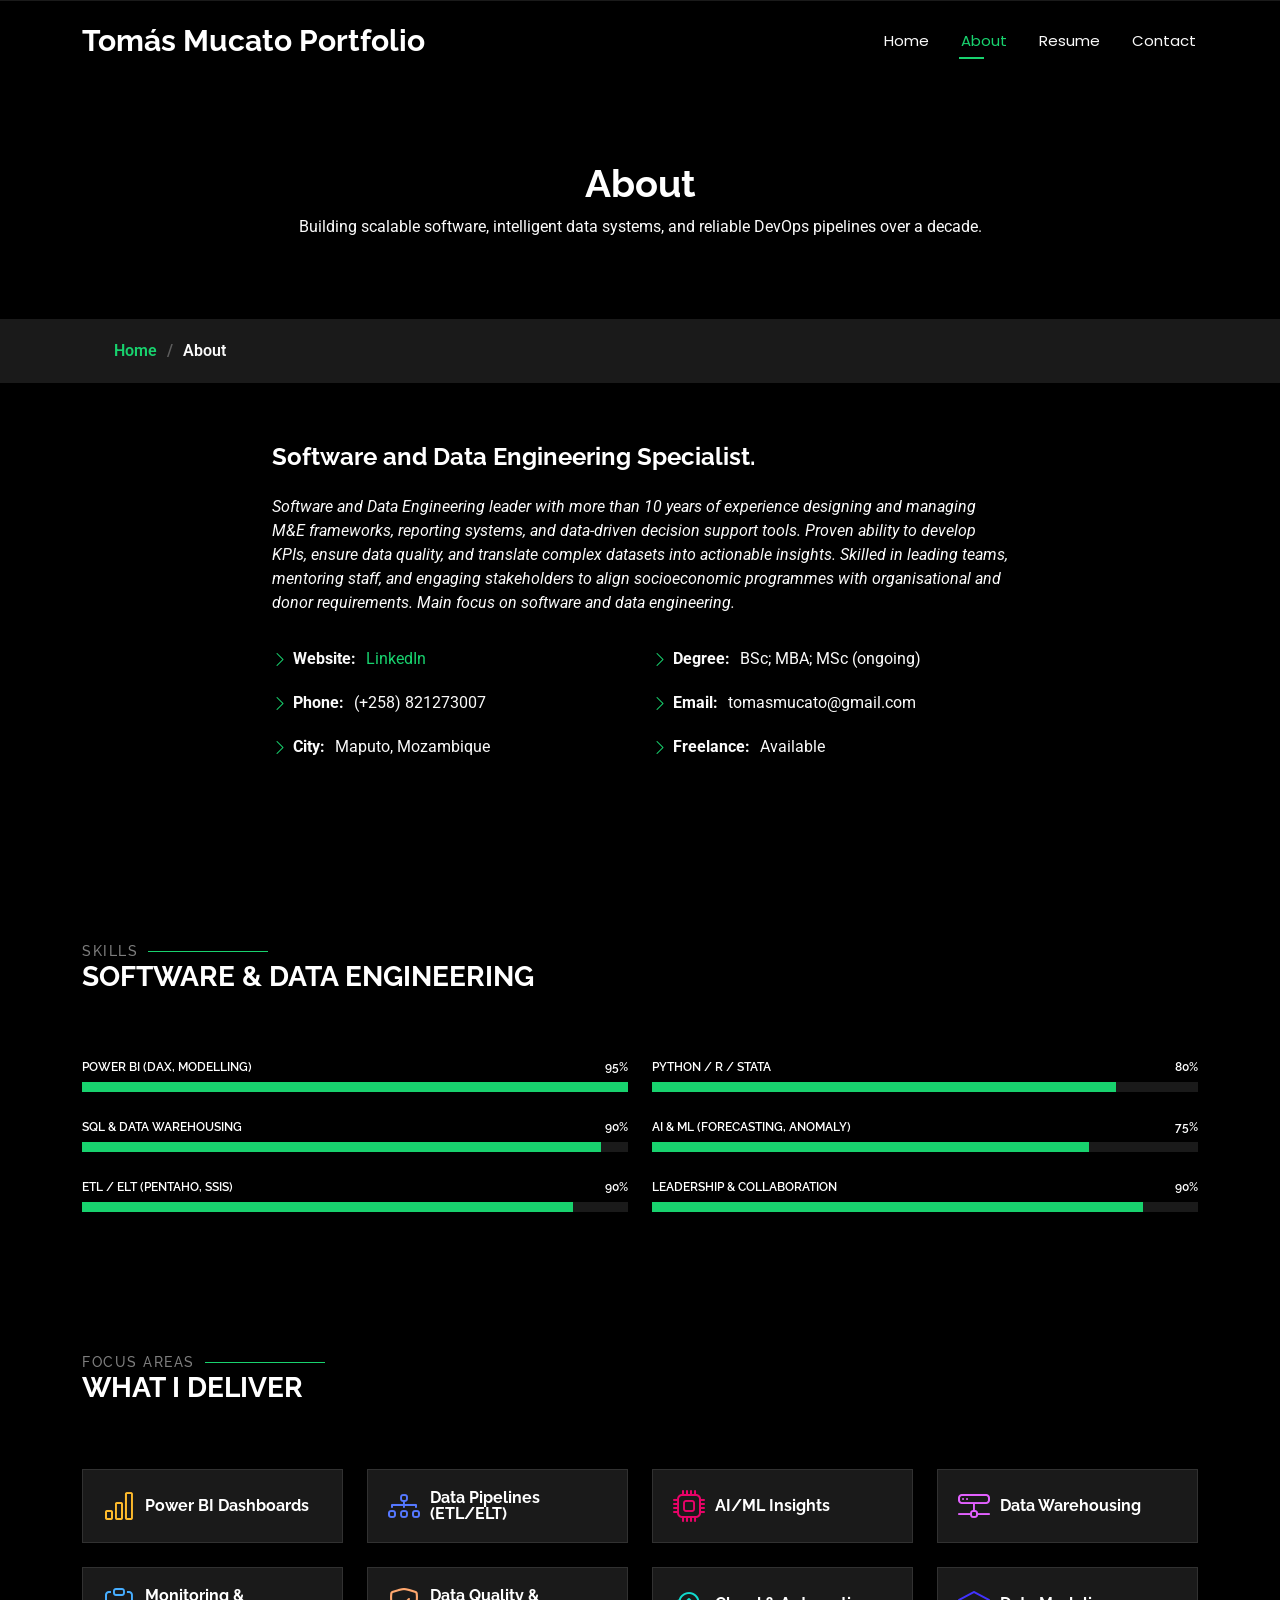
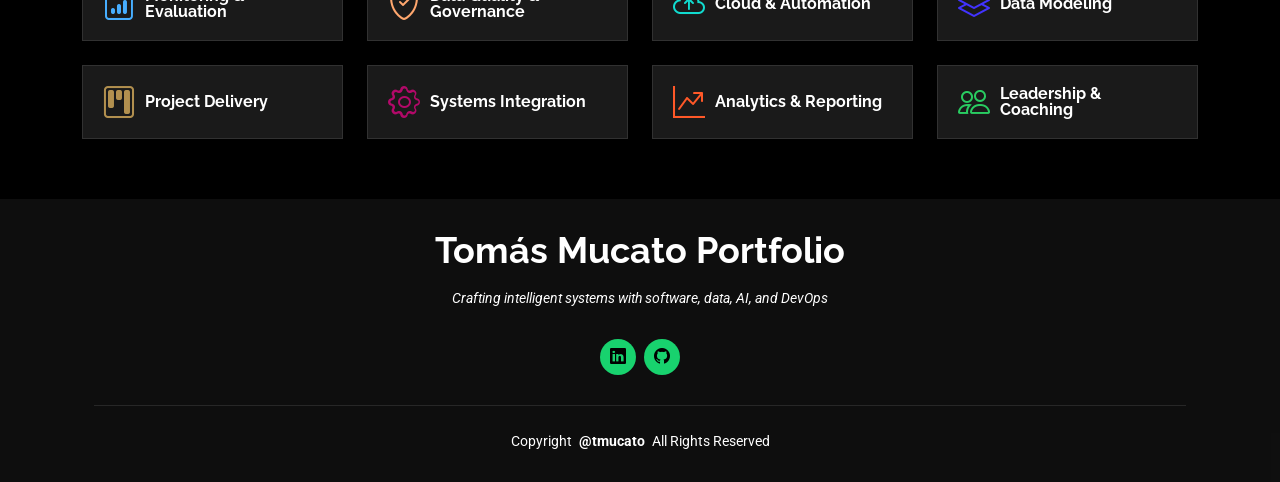
==== about.html @ 00f60d34 "firtcommit tmucato portifolio" ====
<!DOCTYPE html>
<html lang="en">

<head>
  <meta charset="utf-8">
  <meta content="width=device-width, initial-scale=1.0" name="viewport">
  <title>About - Tomás Mucato Portfolio</title>
  <meta name="description" content="">
  <meta name="keywords" content="">

  <!-- Favicons -->
  <link href="assets/img/favicon.png" rel="icon">
  <link href="assets/img/apple-touch-icon.png" rel="apple-touch-icon">

  <!-- Fonts -->
  <link href="https://fonts.googleapis.com" rel="preconnect">
  <link href="https://fonts.gstatic.com" rel="preconnect" crossorigin>
  <link href="https://fonts.googleapis.com/css2?family=Roboto:ital,wght@0,100;0,300;0,400;0,500;0,700;0,900;1,100;1,300;1,400;1,500;1,700;1,900&family=Poppins:ital,wght@0,100;0,200;0,300;0,400;0,500;0,600;0,700;0,800;0,900;1,100;1,200;1,300;1,400;1,500;1,600;1,700;1,800;1,900&family=Raleway:ital,wght@0,100;0,200;0,300;0,400;0,500;0,600;0,700;0,800;0,900;1,100;1,200;1,300;1,400;1,500;1,600;1,700;1,800;1,900&display=swap" rel="stylesheet">

  <!-- Vendor CSS Files -->
  <link href="assets/vendor/bootstrap/css/bootstrap.min.css" rel="stylesheet">
  <link href="assets/vendor/bootstrap-icons/bootstrap-icons.css" rel="stylesheet">
  <link href="assets/vendor/aos/aos.css" rel="stylesheet">
  <link href="assets/vendor/swiper/swiper-bundle.min.css" rel="stylesheet">
  <link href="assets/vendor/glightbox/css/glightbox.min.css" rel="stylesheet">

  <!-- Main CSS File -->
  <link href="assets/css/main.css" rel="stylesheet">

</head>

<body class="about-page">

  <header id="header" class="header d-flex align-items-center fixed-top">
    <div class="container-fluid container-xl position-relative d-flex align-items-center justify-content-between">

      <a href="index.html" class="logo d-flex align-items-center">
        <!-- Uncomment the line below if you also wish to use an image logo -->
        <!-- <img src="assets/img/logo.webp" alt=""> -->
        <h1 class="sitename">Tomás Mucato Portfolio</h1>
      </a>

      <nav id="navmenu" class="navmenu">
        <ul>
          <li><a href="index.html">Home</a></li>
          <li><a href="about.html" class="active">About</a></li>
          <li><a href="resume.html">Resume</a></li>
          
          <li><a href="contact.html">Contact</a></li>
        </ul>
        <i class="mobile-nav-toggle d-xl-none bi bi-list"></i>
      </nav>

    </div>
  </header>

  <main class="main">

    <!-- Page Title -->
    <div class="page-title" data-aos="fade">
      <div class="heading">
        <div class="container">
          <div class="row d-flex justify-content-center text-center">
            <div class="col-lg-8">
              <h1>About</h1>
              <p class="mb-0">Building scalable software, intelligent data systems, and reliable DevOps pipelines over a decade.</p>
            </div>
          </div>
        </div>
      </div>
      <nav class="breadcrumbs">
        <div class="container">
          <ol>
            <li><a href="index.html">Home</a></li>
            <li class="current">About</li>
          </ol>
        </div>
      </nav>
    </div><!-- End Page Title -->

    <!-- About Section -->
    <section id="about" class="about section">  

      <div class="container" data-aos="fade-up" data-aos-delay="100">

        <div class="row gy-4 justify-content-center">
         
          <div class="col-lg-8 content">
            <h2>Software and Data Engineering Specialist.</h2>
            <p class="fst-italic py-3">
              Software and Data Engineering leader with more than 10 years of experience designing and managing M&amp;E frameworks,
              reporting systems, and data-driven decision support tools. Proven ability to develop KPIs, ensure data quality,
              and translate complex datasets into actionable insights. Skilled in leading teams, mentoring staff, and engaging
              stakeholders to align socioeconomic programmes with organisational and donor requirements. Main focus on software and data engineering.
            </p>
            <div class="row">
              <div class="col-lg-6">
                <ul>
                                   <li><i class="bi bi-chevron-right"></i> <strong>Website:</strong> <span> <a href="linkedin.com/in/tomas-mucato-898075a0">LinkedIn</a></span></li>
                  <li><i class="bi bi-chevron-right"></i> <strong>Phone:</strong> <span>(+258) 821273007</span></li>
                  <li><i class="bi bi-chevron-right"></i> <strong>City:</strong> <span>Maputo, Mozambique</span></li>
                </ul>
              </div>
              <div class="col-lg-6">
                <ul>
              
                  <li><i class="bi bi-chevron-right"></i> <strong>Degree:</strong> <span>BSc; MBA; MSc (ongoing)</span></li>
                  <li><i class="bi bi-chevron-right"></i> <strong>Email:</strong> <span>tomasmucato@gmail.com</span></li>
                  <li><i class="bi bi-chevron-right"></i> <strong>Freelance:</strong> <span>Available</span></li>
                </ul>
              </div>
            </div>
            <p class="py-3">
            </p>
          </div>
        </div>

      </div>

    </section><!-- /About Section -->

    <!-- Stats Section -->

    <!-- Skills Section -->
    <section id="skills" class="skills section">

      <!-- Section Title -->
      <div class="container section-title" data-aos="fade-up">
        <h2>Skills</h2>
        <div><span>Software &amp;</span> <span class="description-title">Data Engineering</span></div>
      </div><!-- End Section Title -->

      <div class="container" data-aos="fade-up" data-aos-delay="100">

        <div class="row skills-content skills-animation">

          <div class="col-lg-6">

            <div class="progress">
              <span class="skill"><span>Power BI (DAX, Modelling)</span> <i class="val">95%</i></span>
              <div class="progress-bar-wrap">
                <div class="progress-bar" role="progressbar" aria-valuenow="100" aria-valuemin="0" aria-valuemax="100"></div>
              </div>
            </div><!-- End Skills Item -->

            <div class="progress">
              <span class="skill"><span>SQL &amp; Data Warehousing</span> <i class="val">90%</i></span>
              <div class="progress-bar-wrap">
                <div class="progress-bar" role="progressbar" aria-valuenow="95" aria-valuemin="0" aria-valuemax="100"></div>
              </div>
            </div><!-- End Skills Item -->

            <div class="progress">
              <span class="skill"><span>ETL / ELT (Pentaho, SSIS)</span> <i class="val">90%</i></span>
              <div class="progress-bar-wrap">
                <div class="progress-bar" role="progressbar" aria-valuenow="90" aria-valuemin="0" aria-valuemax="100"></div>
              </div>
            </div><!-- End Skills Item -->

          </div>

          <div class="col-lg-6">

            <div class="progress">
              <span class="skill"><span>Python / R / Stata</span> <i class="val">80%</i></span>
              <div class="progress-bar-wrap">
                <div class="progress-bar" role="progressbar" aria-valuenow="85" aria-valuemin="0" aria-valuemax="100"></div>
              </div>
            </div><!-- End Skills Item -->

            <div class="progress">
              <span class="skill"><span>AI &amp; ML (Forecasting, Anomaly)</span> <i class="val">75%</i></span>
              <div class="progress-bar-wrap">
                <div class="progress-bar" role="progressbar" aria-valuenow="80" aria-valuemin="0" aria-valuemax="100"></div>
              </div>
            </div><!-- End Skills Item -->

            <div class="progress">
              <span class="skill"><span>Leadership &amp; Collaboration</span> <i class="val">90%</i></span>
              <div class="progress-bar-wrap">
                <div class="progress-bar" role="progressbar" aria-valuenow="90" aria-valuemin="0" aria-valuemax="100"></div>
              </div>
            </div><!-- End Skills Item -->

          </div>

        </div>

      </div>

    </section><!-- /Skills Section -->

    <!-- Interests Section -->
    <section id="interests" class="interests section">

      <!-- Section Title -->
      <div class="container section-title" data-aos="fade-up">
        <h2>Focus Areas</h2>
        <div><span>What</span> <span class="description-title">I Deliver</span></div>
      </div><!-- End Section Title -->

      <div class="container">

        <div class="row gy-4">

          <div class="col-lg-3 col-md-4" data-aos="fade-up" data-aos-delay="100">
            <div class="features-item">
              <i class="bi bi-bar-chart" style="color: #ffbb2c;"></i>
              <h3><a href="" class="stretched-link">Power BI Dashboards</a></h3>
            </div>
          </div><!-- End Feature Item -->

          <div class="col-lg-3 col-md-4" data-aos="fade-up" data-aos-delay="200">
            <div class="features-item">
              <i class="bi bi-diagram-3" style="color: #5578ff;"></i>
              <h3><a href="" class="stretched-link">Data Pipelines (ETL/ELT)</a></h3>
            </div>
          </div><!-- End Feature Item -->

          <div class="col-lg-3 col-md-4" data-aos="fade-up" data-aos-delay="300">
            <div class="features-item">
              <i class="bi bi-cpu" style="color: #e80368;"></i>
              <h3><a href="" class="stretched-link">AI/ML Insights</a></h3>
            </div>
          </div><!-- End Feature Item -->

          <div class="col-lg-3 col-md-4" data-aos="fade-up" data-aos-delay="400">
            <div class="features-item">
              <i class="bi bi-hdd-network" style="color: #e361ff;"></i>
              <h3><a href="" class="stretched-link">Data Warehousing</a></h3>
            </div>
          </div><!-- End Feature Item -->

          <div class="col-lg-3 col-md-4" data-aos="fade-up" data-aos-delay="500">
            <div class="features-item">
              <i class="bi bi-clipboard-data" style="color: #47aeff;"></i>
              <h3><a href="" class="stretched-link">Monitoring &amp; Evaluation</a></h3>
            </div>
          </div><!-- End Feature Item -->

          <div class="col-lg-3 col-md-4" data-aos="fade-up" data-aos-delay="600">
            <div class="features-item">
              <i class="bi bi-shield-check" style="color: #ffa76e;"></i>
              <h3><a href="" class="stretched-link">Data Quality &amp; Governance</a></h3>
            </div>
          </div><!-- End Feature Item -->

          <div class="col-lg-3 col-md-4" data-aos="fade-up" data-aos-delay="700">
            <div class="features-item">
              <i class="bi bi-cloud-arrow-up" style="color: #11dbcf;"></i>
              <h3><a href="" class="stretched-link">Cloud &amp; Automation</a></h3>
            </div>
          </div><!-- End Feature Item -->

          <div class="col-lg-3 col-md-4" data-aos="fade-up" data-aos-delay="800">
            <div class="features-item">
              <i class="bi bi-layers" style="color: #4233ff;"></i>
              <h3><a href="" class="stretched-link">Data Modeling</a></h3>
            </div>
          </div><!-- End Feature Item -->

          <div class="col-lg-3 col-md-4" data-aos="fade-up" data-aos-delay="900">
            <div class="features-item">
              <i class="bi bi-kanban" style="color: #b2904f;"></i>
              <h3><a href="" class="stretched-link">Project Delivery</a></h3>
            </div>
          </div><!-- End Feature Item -->

          <div class="col-lg-3 col-md-4" data-aos="fade-up" data-aos-delay="1000">
              <div class="features-item">
                <i class="bi bi-gear" style="color: #b20969;"></i>
                <h3><a href="" class="stretched-link">Systems Integration</a></h3>
              </div>
          </div><!-- End Feature Item -->

          <div class="col-lg-3 col-md-4" data-aos="fade-up" data-aos-delay="1100">
            <div class="features-item">
              <i class="bi bi-graph-up-arrow" style="color: #ff5828;"></i>
              <h3><a href="" class="stretched-link">Analytics &amp; Reporting</a></h3>
            </div>
          </div><!-- End Feature Item -->

          <div class="col-lg-3 col-md-4" data-aos="fade-up" data-aos-delay="1200">
            <div class="features-item">
              <i class="bi bi-people" style="color: #29cc61;"></i>
              <h3><a href="" class="stretched-link">Leadership &amp; Coaching</a></h3>
            </div>
          </div><!-- End Feature Item -->

        </div>

      </div>

    </section><!-- /Interests Section -->

  
  </main>

  <footer id="footer" class="footer dark-background">
    <div class="container">
      <h3 class="sitename">Tomás Mucato Portfolio</h3>
      <p>Crafting intelligent systems with software, data, AI, and DevOps</p>
      <div class="social-links d-flex justify-content-center">
        <a href="https://www.linkedin.com/in/tomas-mucato-898075a0/"><i class="bi bi-linkedin"></i></a>
        <a href="https://github.com/tmucato"><i class="bi bi-github"></i></a>
      </div>
      <div class="container">
        <div class="copyright">
          <span>Copyright</span> <strong class="px-1 sitename">@tmucato</strong> <span>All Rights Reserved</span>
        </div>
      </div>
    </div>
  </footer>

  <!-- Scroll Top -->
  <a href="#" id="scroll-top" class="scroll-top d-flex align-items-center justify-content-center"><i class="bi bi-arrow-up-short"></i></a>

  <!-- Preloader -->
  <div id="preloader"></div>

  <!-- Vendor JS Files -->
  <script src="assets/vendor/bootstrap/js/bootstrap.bundle.min.js"></script>
  <script src="assets/vendor/php-email-form/validate.js"></script>
  <script src="assets/vendor/aos/aos.js"></script>
  <script src="assets/vendor/typed.js/typed.umd.js"></script>
  <script src="assets/vendor/purecounter/purecounter_vanilla.js"></script>
  <script src="assets/vendor/waypoints/noframework.waypoints.js"></script>
  <script src="assets/vendor/swiper/swiper-bundle.min.js"></script>
  <script src="assets/vendor/glightbox/js/glightbox.min.js"></script>
  <script src="assets/vendor/imagesloaded/imagesloaded.pkgd.min.js"></script>
  <script src="assets/vendor/isotope-layout/isotope.pkgd.min.js"></script>

  <!-- Main JS File -->
  <script src="assets/js/main.js"></script>

</body>

</html>
---- assets/css/main.css ----
/* Fonts */
:root {
  --default-font: "Roboto",  system-ui, -apple-system, "Segoe UI", Roboto, "Helvetica Neue", Arial, "Noto Sans", "Liberation Sans", sans-serif, "Apple Color Emoji", "Segoe UI Emoji", "Segoe UI Symbol", "Noto Color Emoji";
  --heading-font: "Raleway",  sans-serif;
  --nav-font: "Poppins",  sans-serif;
}

 
:root { 
  --background-color: #000000;
  --default-color: #fafafa;
  --heading-color: #ffffff;
  --accent-color: #18d26e;
  --surface-color: #1a1a1a;
  --contrast-color: #000000;
}

 
:root {
  --nav-color: #fafafa;
  --nav-hover-color: #18d26e;
  --nav-mobile-background-color: #1a1a1a;
  --nav-dropdown-background-color: #1a1a1a;
  --nav-dropdown-color: #fafafa;
  --nav-dropdown-hover-color: #18d26e;
}

 

.light-background {
  --background-color: #1a1a1a;
  --surface-color: #343434;
}

.dark-background {
  --background-color: rgba(15, 15, 15, 0.975);
  --default-color: #ffffff;
  --heading-color: #ffffff;
  --surface-color: #292929f9;
  --contrast-color: #000000;
}

 
:root {
  scroll-behavior: smooth;
}

 
body {
  color: var(--default-color);
  background-color: var(--background-color);
  font-family: var(--default-font);
}

a {
  color: var(--accent-color);
  text-decoration: none;
  transition: 0.3s;
}

a:hover {
  color: color-mix(in srgb, var(--accent-color), transparent 25%);
  text-decoration: none;
}

h1,
h2,
h3,
h4,
h5,
h6 {
  color: var(--heading-color);
  font-family: var(--heading-font);
}

 
.php-email-form .error-message {
  display: none;
  background: #df1529;
  color: #ffffff;
  text-align: left;
  padding: 15px;
  margin-bottom: 24px;
  font-weight: 600;
}

.php-email-form .sent-message {
  display: none;
  color: #ffffff;
  background: #059652;
  text-align: center;
  padding: 15px;
  margin-bottom: 24px;
  font-weight: 600;
}

.php-email-form .loading {
  display: none;
  background: var(--surface-color);
  text-align: center;
  padding: 15px;
  margin-bottom: 24px;
}

.php-email-form .loading:before {
  content: "";
  display: inline-block;
  border-radius: 50%;
  width: 24px;
  height: 24px;
  margin: 0 10px -6px 0;
  border: 3px solid var(--accent-color);
  border-top-color: var(--surface-color);
  animation: php-email-form-loading 1s linear infinite;
}

@keyframes php-email-form-loading {
  0% {
    transform: rotate(0deg);
  }

  100% {
    transform: rotate(360deg);
  }
}

 
.header {
  --background-color: rgba(0, 0, 0, 0);
  color: var(--default-color);
  background-color: var(--background-color);
  padding: 15px 0;
  transition: all 0.5s;
  z-index: 997;
}

.header .logo {
  line-height: 1;
}

.header .logo img {
  max-height: 32px;
  margin-right: 8px;
}

.header .logo h1 {
  font-size: 30px;
  margin: 0;
  font-weight: 700;
  color: var(--heading-color);
}

.scrolled .header {
  box-shadow: 0px 0 18px rgba(0, 0, 0, 0.1);
}

 
.scrolled .header {
  --background-color: rgba(0, 0, 0, 0.8);
}

 
 
@media (min-width: 1200px) {
  .navmenu {
    padding: 0;
  }

  .navmenu ul {
    margin: 0;
    padding: 0;
    display: flex;
    list-style: none;
    align-items: center;
  }

  .navmenu li {
    position: relative;
  }

  .navmenu>ul>li {
    white-space: nowrap;
    padding: 15px 14px;
  }

  .navmenu>ul>li:last-child {
    padding-right: 0;
  }

  .navmenu a,
  .navmenu a:focus {
    color: var(--nav-color);
    font-size: 15px;
    padding: 0 2px;
    font-family: var(--nav-font);
    font-weight: 400;
    display: flex;
    align-items: center;
    justify-content: space-between;
    white-space: nowrap;
    transition: 0.3s;
    position: relative;
  }

  .navmenu a i,
  .navmenu a:focus i {
    font-size: 12px;
    line-height: 0;
    margin-left: 5px;
    transition: 0.3s;
  }

  .navmenu>ul>li>a:before {
    content: "";
    position: absolute;
    height: 2px;
    bottom: -6px;
    left: 0;
    background-color: var(--nav-hover-color);
    visibility: hidden;
    width: 0px;
    transition: all 0.3s ease-in-out 0s;
  }

  .navmenu a:hover:before,
  .navmenu li:hover>a:before,
  .navmenu .active:before {
    visibility: visible;
    width: 25px;
  }

  .navmenu li:hover>a,
  .navmenu .active,
  .navmenu .active:focus {
    color: var(--nav-hover-color);
  }

  .navmenu .dropdown ul {
    margin: 0;
    padding: 10px 0;
    background: var(--nav-dropdown-background-color);
    display: block;
    position: absolute;
    visibility: hidden;
    left: 14px;
    top: 130%;
    opacity: 0;
    transition: 0.3s;
    border-radius: 4px;
    z-index: 99;
    box-shadow: 0px 0px 30px rgba(0, 0, 0, 0.1);
  }

  .navmenu .dropdown ul li {
    min-width: 200px;
  }

  .navmenu .dropdown ul a {
    padding: 10px 20px;
    font-size: 15px;
    text-transform: none;
    color: var(--nav-dropdown-color);
  }

  .navmenu .dropdown ul a i {
    font-size: 12px;
  }

  .navmenu .dropdown ul a:hover,
  .navmenu .dropdown ul .active:hover,
  .navmenu .dropdown ul li:hover>a {
    color: var(--nav-dropdown-hover-color);
  }

  .navmenu .dropdown:hover>ul {
    opacity: 1;
    top: 100%;
    visibility: visible;
  }

  .navmenu .dropdown .dropdown ul {
    top: 0;
    left: -90%;
    visibility: hidden;
  }

  .navmenu .dropdown .dropdown:hover>ul {
    opacity: 1;
    top: 0;
    left: -100%;
    visibility: visible;
  }
}

 
@media (max-width: 1199px) {
  .mobile-nav-toggle {
    color: var(--nav-color);
    font-size: 28px;
    line-height: 0;
    margin-right: 10px;
    cursor: pointer;
    transition: color 0.3s;
  }

  .navmenu {
    padding: 0;
    z-index: 9997;
  }

  .navmenu ul {
    display: none;
    list-style: none;
    position: absolute;
    inset: 60px 20px 20px 20px;
    padding: 10px 0;
    margin: 0;
    border-radius: 6px;
    background-color: var(--nav-mobile-background-color);
    border: 1px solid color-mix(in srgb, var(--default-color), transparent 90%);
    box-shadow: none;
    overflow-y: auto;
    transition: 0.3s;
    z-index: 9998;
  }

  .navmenu a,
  .navmenu a:focus {
    color: var(--nav-dropdown-color);
    padding: 10px 20px;
    font-family: var(--nav-font);
    font-size: 17px;
    font-weight: 500;
    display: flex;
    align-items: center;
    justify-content: space-between;
    white-space: nowrap;
    transition: 0.3s;
  }

  .navmenu a i,
  .navmenu a:focus i {
    font-size: 12px;
    line-height: 0;
    margin-left: 5px;
    width: 30px;
    height: 30px;
    display: flex;
    align-items: center;
    justify-content: center;
    border-radius: 50%;
    transition: 0.3s;
    background-color: color-mix(in srgb, var(--accent-color), transparent 90%);
  }

  .navmenu a i:hover,
  .navmenu a:focus i:hover {
    background-color: var(--accent-color);
    color: var(--contrast-color);
  }

  .navmenu a:hover,
  .navmenu .active,
  .navmenu .active:focus {
    color: var(--nav-dropdown-hover-color);
  }

  .navmenu .active i,
  .navmenu .active:focus i {
    background-color: var(--accent-color);
    color: var(--contrast-color);
    transform: rotate(180deg);
  }

  .navmenu .dropdown ul {
    position: static;
    display: none;
    z-index: 99;
    padding: 10px 0;
    margin: 10px 20px;
    background-color: var(--nav-dropdown-background-color);
    transition: all 0.5s ease-in-out;
  }

  .navmenu .dropdown ul ul {
    background-color: rgba(33, 37, 41, 0.1);
  }

  .navmenu .dropdown>.dropdown-active {
    display: block;
    background-color: rgba(33, 37, 41, 0.03);
  }

  .mobile-nav-active {
    overflow: hidden;
  }

  .mobile-nav-active .mobile-nav-toggle {
    color: #fff;
    position: absolute;
    font-size: 32px;
    top: 15px;
    right: 15px;
    margin-right: 0;
    z-index: 9999;
  }

  .mobile-nav-active .navmenu {
    position: fixed;
    overflow: hidden;
    inset: 0;
    background: rgba(33, 37, 41, 0.8);
    transition: 0.3s;
  }

  .mobile-nav-active .navmenu>ul {
    display: block;
  }
}

 
.footer {
  color: var(--default-color);
  background-color: var(--background-color);
  font-size: 14px;
  text-align: center;
  padding: 30px 0;
  position: relative;
}

.footer h3 {
  font-size: 36px;
  font-weight: 700;
  position: relative;
  padding: 0;
  margin: 0 0 15px 0;
}

.footer p {
  font-size: 15;
  font-style: italic;
  padding: 0;
  margin: 0 0 30px 0;
}

.footer .social-links {
  margin: 0 0 30px 0;
}

.footer .social-links a {
  font-size: 16px;
  display: flex;
  align-items: center;
  justify-content: center;
  background: var(--accent-color);
  color: var(--contrast-color);
  line-height: 1;
  margin: 0 4px;
  border-radius: 50%;
  text-align: center;
  width: 36px;
  height: 36px;
  transition: 0.3s;
}

.footer .social-links a:hover {
  background: color-mix(in srgb, var(--accent-color), transparent 20%);
  text-decoration: none;
}

.footer .copyright {
  padding-top: 25px;
  border-top: 1px solid color-mix(in srgb, var(--default-color), transparent 90%);
}

.footer .credits {
  font-size: 13px;
  padding-top: 5px;
}

 
#preloader {
  position: fixed;
  inset: 0;
  z-index: 999999;
  overflow: hidden;
  background: var(--background-color);
  transition: all 0.6s ease-out;
}

#preloader:before {
  content: "";
  position: fixed;
  top: calc(50% - 30px);
  left: calc(50% - 30px);
  border: 6px solid #ffffff;
  border-color: var(--accent-color) transparent var(--accent-color) transparent;
  border-radius: 50%;
  width: 60px;
  height: 60px;
  animation: animate-preloader 1.5s linear infinite;
}

@keyframes animate-preloader {
  0% {
    transform: rotate(0deg);
  }

  100% {
    transform: rotate(360deg);
  }
}

 
.scroll-top {
  position: fixed;
  visibility: hidden;
  opacity: 0;
  right: 15px;
  bottom: -15px;
  z-index: 99999;
  background-color: var(--accent-color);
  width: 44px;
  height: 44px;
  border-radius: 50px;
  transition: all 0.4s;
}

.scroll-top i {
  font-size: 24px;
  color: var(--contrast-color);
  line-height: 0;
}

.scroll-top:hover {
  background-color: color-mix(in srgb, var(--accent-color), transparent 20%);
  color: var(--contrast-color);
}

.scroll-top.active {
  visibility: visible;
  opacity: 1;
  bottom: 15px;
}

 
@media screen and (max-width: 768px) {
  [data-aos-delay] {
    transition-delay: 0 !important;
  }
}

 
.page-title {
  color: var(--default-color);
  background-color: var(--background-color);
  position: relative;
}

.page-title .heading {
  padding: 160px 0 80px 0;
  border-top: 1px solid color-mix(in srgb, var(--default-color), transparent 90%);
}

.page-title .heading h1 {
  font-size: 38px;
  font-weight: 700;
}

.page-title nav {
  background-color: color-mix(in srgb, var(--default-color), transparent 90%);
  padding: 20px 0;
}

.page-title nav ol {
  display: flex;
  flex-wrap: wrap;
  list-style: none;
  margin: 0;
  font-size: 16px;
  font-weight: 600;
}

.page-title nav ol li+li {
  padding-left: 10px;
}

.page-title nav ol li+li::before {
  content: "/";
  display: inline-block;
  padding-right: 10px;
  color: color-mix(in srgb, var(--default-color), transparent 70%);
}

 
section,
.section {
  color: var(--default-color);
  background-color: var(--background-color);
  padding: 60px 0;
  scroll-margin-top: 100px;
  overflow: clip;
}

@media (max-width: 1199px) {

  section,
  .section {
    scroll-margin-top: 66px;
  }
}

 
.section-title {
  padding-bottom: 60px;
  position: relative;
}

.section-title h2 {
  font-size: 14px;
  font-weight: 500;
  padding: 0;
  line-height: 1px;
  margin: 0;
  letter-spacing: 1.5px;
  text-transform: uppercase;
  color: color-mix(in srgb, var(--default-color), transparent 50%);
  position: relative;
}

.section-title h2::after {
  content: "";
  width: 120px;
  height: 1px;
  display: inline-block;
  background: var(--accent-color);
  margin: 4px 10px;
}

.section-title div {
  color: var(--heading-color);
  margin: 0;
  margin: 0;
  font-size: 28px;
  font-weight: 700;
  text-transform: uppercase;
  font-family: var(--heading-font);
}

 
.hero {
  width: 100%;
  min-height: 100vh;
  position: relative;
  padding: 80px 0;
  display: flex;
  align-items: center;
  justify-content: center;
}

.hero img {
  position: absolute;
  inset: 0;
  display: block;
  width: 100%;
  height: 100%;
  object-fit: cover;
  z-index: 1;
}

.hero .container {
  position: relative;
  z-index: 3;
}

.hero h2 {
  margin: 0;
  font-size: 64px;
  font-weight: 700;
}

.hero p {
  margin: 5px 0 0 0;
  font-size: 26px;
}

.hero p span {
  letter-spacing: 1px;
  border-bottom: 2px solid var(--accent-color);
}

.hero .social-links {
  margin-top: 25px;
}

.hero .social-links a {
  background-color: color-mix(in srgb, var(--default-color), transparent 90%);
  color: var(--default-color);
  font-size: 14px;
  width: 40px;
  height: 40px;
  border-radius: 50px;
  display: inline-flex;
  align-items: center;
  justify-content: center;
  margin-right: 20px;
  transition: 0.3s;
}

.hero .social-links a:hover {
  background-color: var(--accent-color);
}

@media (max-width: 768px) {
  .hero h2 {
    font-size: 32px;
  }

  .hero p {
    font-size: 20px;
  }
}

 
.about .content h2 {
  font-weight: 700;
  font-size: 24px;
}

.about .content ul {
  list-style: none;
  padding: 0;
}

.about .content ul li {
  margin-bottom: 20px;
  display: flex;
  align-items: center;
}

.about .content ul strong {
  margin-right: 10px;
}

.about .content ul i {
  font-size: 16px;
  margin-right: 5px;
  color: var(--accent-color);
  line-height: 0;
}

 
.stats i {
  background-color: var(--surface-color);
  color: var(--accent-color);
  box-shadow: 0px 2px 25px rgba(0, 0, 0, 0.1);
  width: 54px;
  height: 54px;
  font-size: 24px;
  border-radius: 50px;
  border: 2px solid var(--background-color);
  display: inline-flex;
  align-items: center;
  justify-content: center;
  position: relative;
  z-index: 1;
}

.stats .stats-item {
  background-color: var(--surface-color);
  margin-top: -27px;
  padding: 30px 30px 25px 30px;
  width: 100%;
  position: relative;
  text-align: center;
  box-shadow: 0px 2px 35px rgba(0, 0, 0, 0.1);
  border-radius: 4px;
  z-index: 0;
}

.stats .stats-item span {
  font-size: 36px;
  display: block;
  font-weight: 700;
  color: color-mix(in srgb, var(--default-color), transparent 20%);
}

.stats .stats-item p {
  padding: 0;
  margin: 0;
  font-family: var(--heading-font);
  font-size: 16px;
}

 
.skills .progress {
  height: 60px;
  display: block;
  background: none;
  border-radius: 0;
}

.skills .progress .skill {
  color: var(--heading-color);
  padding: 0;
  margin: 0 0 6px 0;
  text-transform: uppercase;
  display: block;
  font-weight: 600;
  font-family: var(--heading-font);
}

.skills .progress .skill .val {
  float: right;
  font-style: normal;
}

.skills .progress-bar-wrap {
  background: color-mix(in srgb, var(--default-color), transparent 90%);
  height: 10px;
}

.skills .progress-bar {
  width: 1px;
  height: 10px;
  transition: 0.9s;
  background-color: var(--accent-color);
}

 
.interests .features-item {
  background-color: var(--surface-color);
  display: flex;
  align-items: center;
  padding: 20px;
  transition: 0.3s;
  border: 1px solid color-mix(in srgb, var(--default-color), transparent 90%);
  position: relative;
}

.interests .features-item i {
  font-size: 32px;
  padding-right: 10px;
  line-height: 0;
}

.interests .features-item h3 {
  font-weight: 700;
  margin: 0;
  padding: 0;
  line-height: 1;
  font-size: 16px;
}

.interests .features-item h3 a {
  color: var(--heading-color);
  transition: 0.3s;
}

.interests .features-item:hover {
  border-color: var(--accent-color);
}

.interests .features-item:hover h3 a {
  color: var(--accent-color);
}

 
.testimonials .testimonials-carousel,
.testimonials .testimonials-slider {
  overflow: hidden;
}

.testimonials .testimonial-item {
  box-sizing: content-box;
  min-height: 320px;
}

.testimonials .testimonial-item .testimonial-img {
  width: 90px;
  border-radius: 50%;
  margin: -40px 0 0 40px;
  position: relative;
  z-index: 2;
  border: 6px solid var(--background-color);
}

.testimonials .testimonial-item h3 {
  font-size: 18px;
  font-weight: bold;
  margin: 10px 0 5px 45px;
}

.testimonials .testimonial-item h4 {
  font-size: 14px;
  color: color-mix(in srgb, var(--default-color), transparent 20%);
  margin: 0 0 0 45px;
}

.testimonials .testimonial-item .quote-icon-left,
.testimonials .testimonial-item .quote-icon-right {
  color: color-mix(in srgb, var(--accent-color), transparent 50%);
  font-size: 26px;
  line-height: 0;
}

.testimonials .testimonial-item .quote-icon-left {
  display: inline-block;
  left: -5px;
  position: relative;
}

.testimonials .testimonial-item .quote-icon-right {
  display: inline-block;
  right: -5px;
  position: relative;
  top: 10px;
  transform: scale(-1, -1);
}

.testimonials .testimonial-item p {
  font-style: italic;
  margin: 0 15px 0 15px;
  padding: 20px 20px 60px 20px;
  background: var(--surface-color);
  border-radius: 6px;
  position: relative;
  z-index: 1;
}

.testimonials .swiper-wrapper {
  height: auto;
}

.testimonials .swiper-pagination {
  margin-top: 20px;
  position: relative;
}

.testimonials .swiper-pagination .swiper-pagination-bullet {
  width: 12px;
  height: 12px;
  background-color: var(--background-color);
  opacity: 1;
  border: 1px solid var(--accent-color);
}

.testimonials .swiper-pagination .swiper-pagination-bullet-active {
  background-color: var(--accent-color);
}

 
.resume .resume-title {
  color: var(--heading-color);
  font-size: 26px;
  font-weight: 700;
  margin-top: 20px;
  margin-bottom: 20px;
}

.resume .resume-item {
  padding: 0 0 20px 20px;
  margin-top: -2px;
  border-left: 2px solid var(--accent-color);
  position: relative;
}

.resume .resume-item h4 {
  line-height: 18px;
  font-size: 18px;
  font-weight: 600;
  text-transform: uppercase;
  color: color-mix(in srgb, var(--default-color), transparent 20%);
  margin-bottom: 10px;
}

.resume .resume-item h5 {
  font-size: 16px;
  padding: 5px 15px;
  display: inline-block;
  font-weight: 600;
  margin-bottom: 10px;
}

.resume .resume-item ul {
  padding-left: 20px;
}

.resume .resume-item ul li {
  padding-bottom: 10px;
}

.resume .resume-item:last-child {
  padding-bottom: 0;
}

.resume .resume-item::before {
  content: "";
  position: absolute;
  width: 16px;
  height: 16px;
  border-radius: 50px;
  left: -9px;
  top: 0;
  background: var(--background-color);
  border: 2px solid var(--accent-color);
}

 
.services .service-item {
  background-color: var(--surface-color);
  text-align: center;
  padding: 80px 20px;
  transition: all ease-in-out 0.3s;
  height: 100%;
}

.services .service-item .icon {
  margin: 0 auto;
  width: 64px;
  height: 64px;
  background: var(--accent-color);
  border-radius: 4px;
  display: flex;
  align-items: center;
  justify-content: center;
  margin-bottom: 20px;
  transition: 0.3s;
  transform-style: preserve-3d;
}

.services .service-item .icon i {
  color: var(--contrast-color);
  font-size: 28px;
  transition: ease-in-out 0.3s;
}

.services .service-item .icon::before {
  position: absolute;
  content: "";
  left: -8px;
  top: -8px;
  height: 100%;
  width: 100%;
  background: color-mix(in srgb, var(--accent-color), transparent 80%);
  border-radius: 5px;
  transition: all 0.3s ease-out 0s;
  transform: translateZ(-1px);
}

.services .service-item h3 {
  font-weight: 700;
  margin: 10px 0 15px 0;
  font-size: 22px;
}

.services .service-item p {
  line-height: 24px;
  font-size: 14px;
  margin-bottom: 0;
}

.services .service-item:hover {
  background: var(--accent-color);
  border-color: var(--accent-color);
}

.services .service-item:hover .icon {
  background: var(--surface-color);
}

.services .service-item:hover .icon i {
  color: var(--accent-color);
}

.services .service-item:hover .icon::before {
  background: color-mix(in srgb, var(--background-color), transparent 70%);
}

.services .service-item:hover h3,
.services .service-item:hover p {
  color: var(--contrast-color);
}

 
.service-details .services-list {
  background-color: var(--surface-color);
  padding: 10px 30px;
  border: 1px solid color-mix(in srgb, var(--default-color), transparent 90%);
  margin-bottom: 20px;
}

.service-details .services-list a {
  display: block;
  line-height: 1;
  padding: 8px 0 8px 15px;
  border-left: 3px solid color-mix(in srgb, var(--default-color), transparent 70%);
  margin: 20px 0;
  color: color-mix(in srgb, var(--default-color), transparent 20%);
  transition: 0.3s;
}

.service-details .services-list a.active {
  color: var(--heading-color);
  font-weight: 700;
  border-color: var(--accent-color);
}

.service-details .services-list a:hover {
  border-color: var(--accent-color);
}

.service-details .services-img {
  margin-bottom: 20px;
}

.service-details h3 {
  font-size: 26px;
  font-weight: 700;
}

.service-details h4 {
  font-size: 20px;
  font-weight: 700;
}

.service-details p {
  font-size: 15px;
}

.service-details ul {
  list-style: none;
  padding: 0;
  font-size: 15px;
}

.service-details ul li {
  padding: 5px 0;
  display: flex;
  align-items: center;
}

.service-details ul i {
  font-size: 20px;
  margin-right: 8px;
  color: var(--accent-color);
}

 
.portfolio .portfolio-filters {
  padding: 0;
  margin: 0 auto 20px auto;
  list-style: none;
  text-align: center;
}

.portfolio .portfolio-filters li {
  cursor: pointer;
  display: inline-block;
  padding: 0;
  font-size: 18px;
  font-weight: 500;
  margin: 0 10px;
  line-height: 1;
  margin-bottom: 5px;
  transition: all 0.3s ease-in-out;
}

.portfolio .portfolio-filters li:hover,
.portfolio .portfolio-filters li.filter-active {
  color: var(--accent-color);
}

.portfolio .portfolio-filters li:first-child {
  margin-left: 0;
}

.portfolio .portfolio-filters li:last-child {
  margin-right: 0;
}

@media (max-width: 575px) {
  .portfolio .portfolio-filters li {
    font-size: 14px;
    margin: 0 5px;
  }
}

.portfolio .portfolio-content {
  position: relative;
  overflow: hidden;
}

.portfolio .portfolio-content img {
  transition: 0.3s;
}

.portfolio .portfolio-content .portfolio-info {
  opacity: 0;
  position: absolute;
  inset: 0;
  z-index: 3;
  transition: all ease-in-out 0.3s;
  background: rgba(0, 0, 0, 0.6);
  padding: 15px;
}

.portfolio .portfolio-content .portfolio-info h4 {
  font-size: 14px;
  padding: 5px 10px;
  font-weight: 400;
  color: #ffffff;
  display: inline-block;
  background-color: var(--accent-color);
}

.portfolio .portfolio-content .portfolio-info p {
  position: absolute;
  bottom: 10px;
  text-align: center;
  display: inline-block;
  left: 0;
  right: 0;
  font-size: 16px;
  font-weight: 600;
  color: rgba(255, 255, 255, 0.8);
}

.portfolio .portfolio-content .portfolio-info .preview-link,
.portfolio .portfolio-content .portfolio-info .details-link {
  position: absolute;
  left: calc(50% - 40px);
  font-size: 26px;
  top: calc(50% - 14px);
  color: #fff;
  transition: 0.3s;
  line-height: 1.2;
}

.portfolio .portfolio-content .portfolio-info .preview-link:hover,
.portfolio .portfolio-content .portfolio-info .details-link:hover {
  color: var(--accent-color);
}

.portfolio .portfolio-content .portfolio-info .details-link {
  left: 50%;
  font-size: 34px;
  line-height: 0;
}

.portfolio .portfolio-content:hover .portfolio-info {
  opacity: 1;
}

.portfolio .portfolio-content:hover img {
  transform: scale(1.1);
}

 
.portfolio-details .portfolio-details-slider img {
  width: 100%;
}

.portfolio-details .portfolio-details-slider .swiper-pagination {
  margin-top: 20px;
  position: relative;
}

.portfolio-details .portfolio-details-slider .swiper-pagination .swiper-pagination-bullet {
  width: 12px;
  height: 12px;
  background-color: color-mix(in srgb, var(--default-color), transparent 85%);
  opacity: 1;
}

.portfolio-details .portfolio-details-slider .swiper-pagination .swiper-pagination-bullet-active {
  background-color: var(--accent-color);
}

.portfolio-details .portfolio-info {
  background-color: var(--surface-color);
  padding: 30px;
  box-shadow: 0px 0 30px rgba(0, 0, 0, 0.1);
}

.portfolio-details .portfolio-info h3 {
  font-size: 22px;
  font-weight: 700;
  margin-bottom: 20px;
  padding-bottom: 20px;
  border-bottom: 1px solid color-mix(in srgb, var(--default-color), transparent 85%);
}

.portfolio-details .portfolio-info ul {
  list-style: none;
  padding: 0;
  font-size: 15px;
}

.portfolio-details .portfolio-info ul li+li {
  margin-top: 10px;
}

.portfolio-details .portfolio-description {
  padding-top: 30px;
}

.portfolio-details .portfolio-description h2 {
  font-size: 26px;
  font-weight: 700;
  margin-bottom: 20px;
}

.portfolio-details .portfolio-description p {
  padding: 0;
  color: color-mix(in srgb, var(--default-color), transparent 30%);
}

 
.starter-section {
  
}

 
.contact .info-item {
  box-shadow: 0px 0px 20px rgba(0, 0, 0, 0.1);
  padding: 20px 30px;
}

.contact .info-item .icon {
  color: var(--contrast-color);
  background-color: var(--accent-color);
  width: 56px;
  height: 56px;
  font-size: 24px;
  display: flex;
  justify-content: center;
  align-items: center;
  transition: all 0.3s ease-in-out;
  border-radius: 50%;
  margin-right: 15px;
}

.contact .info-item h3 {
  font-size: 18px;
  font-weight: 700;
  margin: 0 0 2px 0;
}

.contact .info-item p {
  padding: 0;
  margin-bottom: 0;
  font-size: 14px;
}

.contact .info-item .social-links a {
  font-size: 24px;
  display: inline-block;
  line-height: 1;
  margin: 4px 6px 0 0;
  transition: 0.3s;
  color: color-mix(in srgb, var(--default-color), transparent 50%);
}

.contact .info-item .social-links a:hover {
  color: var(--accent-color);
}

.contact .php-email-form {
  box-shadow: 0px 0px 20px rgba(0, 0, 0, 0.1);
  padding: 30px;
  margin-top: 30px;
}

@media (max-width: 575px) {
  .contact .php-email-form {
    padding: 20px;
  }
}

.contact .php-email-form input[type=text],
.contact .php-email-form input[type=email],
.contact .php-email-form textarea {
  color: var(--default-color);
  background-color: color-mix(in srgb, var(--background-color), transparent 50%);
  border-color: color-mix(in srgb, var(--default-color), transparent 80%);
  font-size: 14px;
  padding: 10px 15px;
  box-shadow: none;
  border-radius: 0;
}

.contact .php-email-form input[type=text]:focus,
.contact .php-email-form input[type=email]:focus,
.contact .php-email-form textarea:focus {
  border-color: var(--accent-color);
}

.contact .php-email-form input[type=text]::placeholder,
.contact .php-email-form input[type=email]::placeholder,
.contact .php-email-form textarea::placeholder {
  color: color-mix(in srgb, var(--default-color), transparent 70%);
}

.contact .php-email-form button[type=submit] {
  color: var(--contrast-color);
  background: var(--accent-color);
  border: 0;
  padding: 10px 30px;
  transition: 0.4s;
  border-radius: 50px;
}

.contact .php-email-form button[type=submit]:hover {
  background: color-mix(in srgb, var(--accent-color), transparent 20%);
}
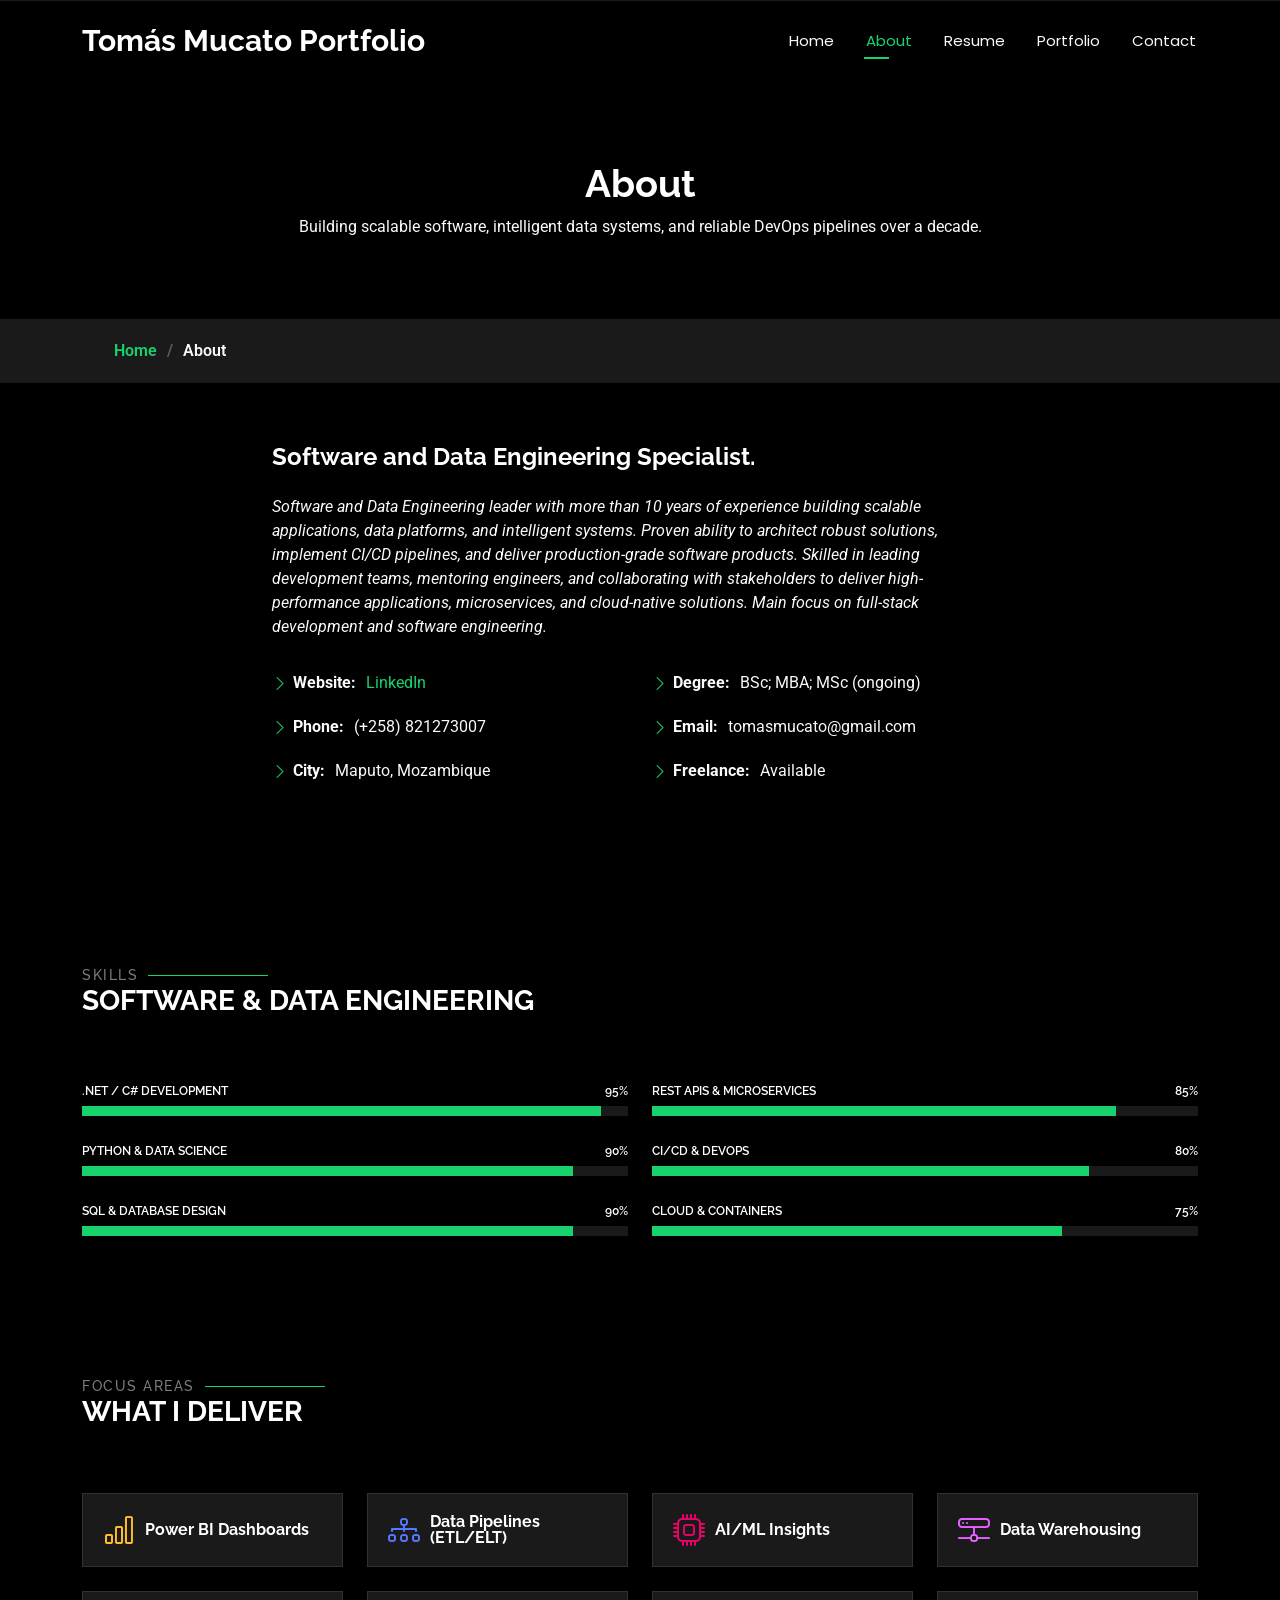
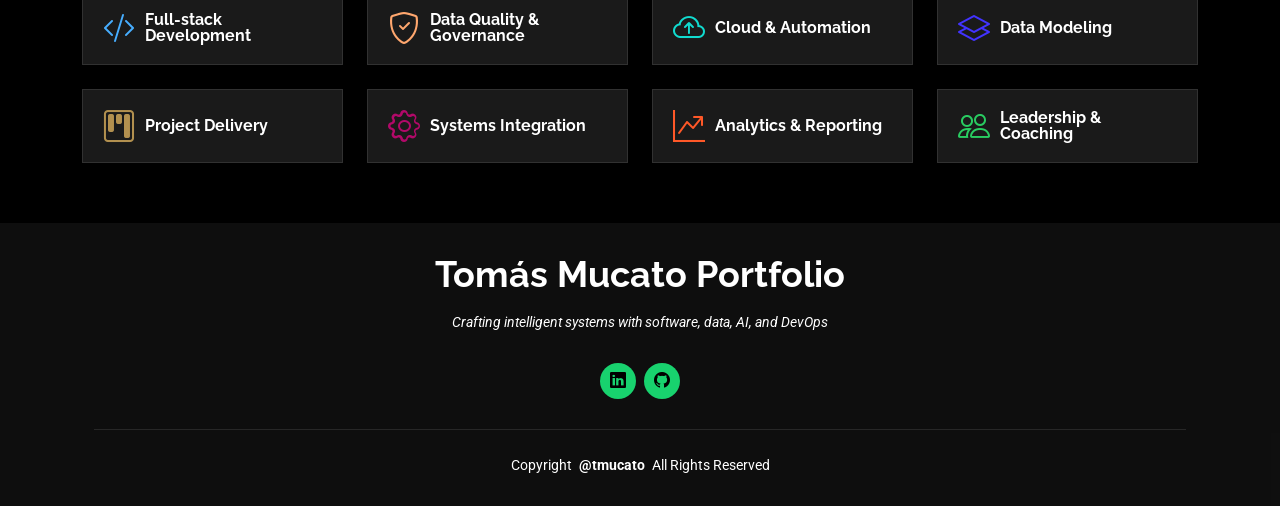
==== commit 46bff56e: "added portfolio pages" ====
--- a/about.html
+++ b/about.html
@@ -45,7 +45,7 @@
           <li><a href="index.html">Home</a></li>
           <li><a href="about.html" class="active">About</a></li>
           <li><a href="resume.html">Resume</a></li>
-          
+          <li><a href="portfolio.html">Portfolio</a></li>
           <li><a href="contact.html">Contact</a></li>
         </ul>
         <i class="mobile-nav-toggle d-xl-none bi bi-list"></i>
@@ -88,10 +88,11 @@
           <div class="col-lg-8 content">
             <h2>Software and Data Engineering Specialist.</h2>
             <p class="fst-italic py-3">
-              Software and Data Engineering leader with more than 10 years of experience designing and managing M&amp;E frameworks,
-              reporting systems, and data-driven decision support tools. Proven ability to develop KPIs, ensure data quality,
-              and translate complex datasets into actionable insights. Skilled in leading teams, mentoring staff, and engaging
-              stakeholders to align socioeconomic programmes with organisational and donor requirements. Main focus on software and data engineering.
+              Software and Data Engineering leader with more than 10 years of experience building scalable applications, data platforms,
+              and intelligent systems. Proven ability to architect robust solutions, implement CI/CD pipelines, and deliver
+              production-grade software products. Skilled in leading development teams, mentoring engineers, and collaborating
+              with stakeholders to deliver high-performance applications, microservices, and cloud-native solutions. 
+              Main focus on full-stack development and software engineering.
             </p>
             <div class="row">
               <div class="col-lg-6">
@@ -137,48 +138,48 @@
           <div class="col-lg-6">
 
             <div class="progress">
-              <span class="skill"><span>Power BI (DAX, Modelling)</span> <i class="val">95%</i></span>
-              <div class="progress-bar-wrap">
-                <div class="progress-bar" role="progressbar" aria-valuenow="100" aria-valuemin="0" aria-valuemax="100"></div>
-              </div>
-            </div><!-- End Skills Item -->
-
-            <div class="progress">
-              <span class="skill"><span>SQL &amp; Data Warehousing</span> <i class="val">90%</i></span>
+              <span class="skill"><span>.NET / C# Development</span> <i class="val">95%</i></span>
               <div class="progress-bar-wrap">
                 <div class="progress-bar" role="progressbar" aria-valuenow="95" aria-valuemin="0" aria-valuemax="100"></div>
               </div>
             </div><!-- End Skills Item -->
 
             <div class="progress">
-              <span class="skill"><span>ETL / ELT (Pentaho, SSIS)</span> <i class="val">90%</i></span>
+              <span class="skill"><span>Python &amp; Data Science</span> <i class="val">90%</i></span>
               <div class="progress-bar-wrap">
                 <div class="progress-bar" role="progressbar" aria-valuenow="90" aria-valuemin="0" aria-valuemax="100"></div>
               </div>
             </div><!-- End Skills Item -->
 
+            <div class="progress">
+              <span class="skill"><span>SQL &amp; Database Design</span> <i class="val">90%</i></span>
+              <div class="progress-bar-wrap">
+                <div class="progress-bar" role="progressbar" aria-valuenow="90" aria-valuemin="0" aria-valuemax="100"></div>
+              </div>
+            </div><!-- End Skills Item -->
+
           </div>
 
           <div class="col-lg-6">
 
             <div class="progress">
-              <span class="skill"><span>Python / R / Stata</span> <i class="val">80%</i></span>
+              <span class="skill"><span>REST APIs &amp; Microservices</span> <i class="val">85%</i></span>
               <div class="progress-bar-wrap">
                 <div class="progress-bar" role="progressbar" aria-valuenow="85" aria-valuemin="0" aria-valuemax="100"></div>
               </div>
             </div><!-- End Skills Item -->
 
             <div class="progress">
-              <span class="skill"><span>AI &amp; ML (Forecasting, Anomaly)</span> <i class="val">75%</i></span>
+              <span class="skill"><span>CI/CD &amp; DevOps</span> <i class="val">80%</i></span>
               <div class="progress-bar-wrap">
                 <div class="progress-bar" role="progressbar" aria-valuenow="80" aria-valuemin="0" aria-valuemax="100"></div>
               </div>
             </div><!-- End Skills Item -->
 
             <div class="progress">
-              <span class="skill"><span>Leadership &amp; Collaboration</span> <i class="val">90%</i></span>
-              <div class="progress-bar-wrap">
-                <div class="progress-bar" role="progressbar" aria-valuenow="90" aria-valuemin="0" aria-valuemax="100"></div>
+              <span class="skill"><span>Cloud &amp; Containers</span> <i class="val">75%</i></span>
+              <div class="progress-bar-wrap">
+                <div class="progress-bar" role="progressbar" aria-valuenow="75" aria-valuemin="0" aria-valuemax="100"></div>
               </div>
             </div><!-- End Skills Item -->
 
@@ -233,8 +234,8 @@
 
           <div class="col-lg-3 col-md-4" data-aos="fade-up" data-aos-delay="500">
             <div class="features-item">
-              <i class="bi bi-clipboard-data" style="color: #47aeff;"></i>
-              <h3><a href="" class="stretched-link">Monitoring &amp; Evaluation</a></h3>
+              <i class="bi bi-code-slash" style="color: #47aeff;"></i>
+              <h3><a href="" class="stretched-link">Full‑stack Development</a></h3>
             </div>
           </div><!-- End Feature Item -->
 
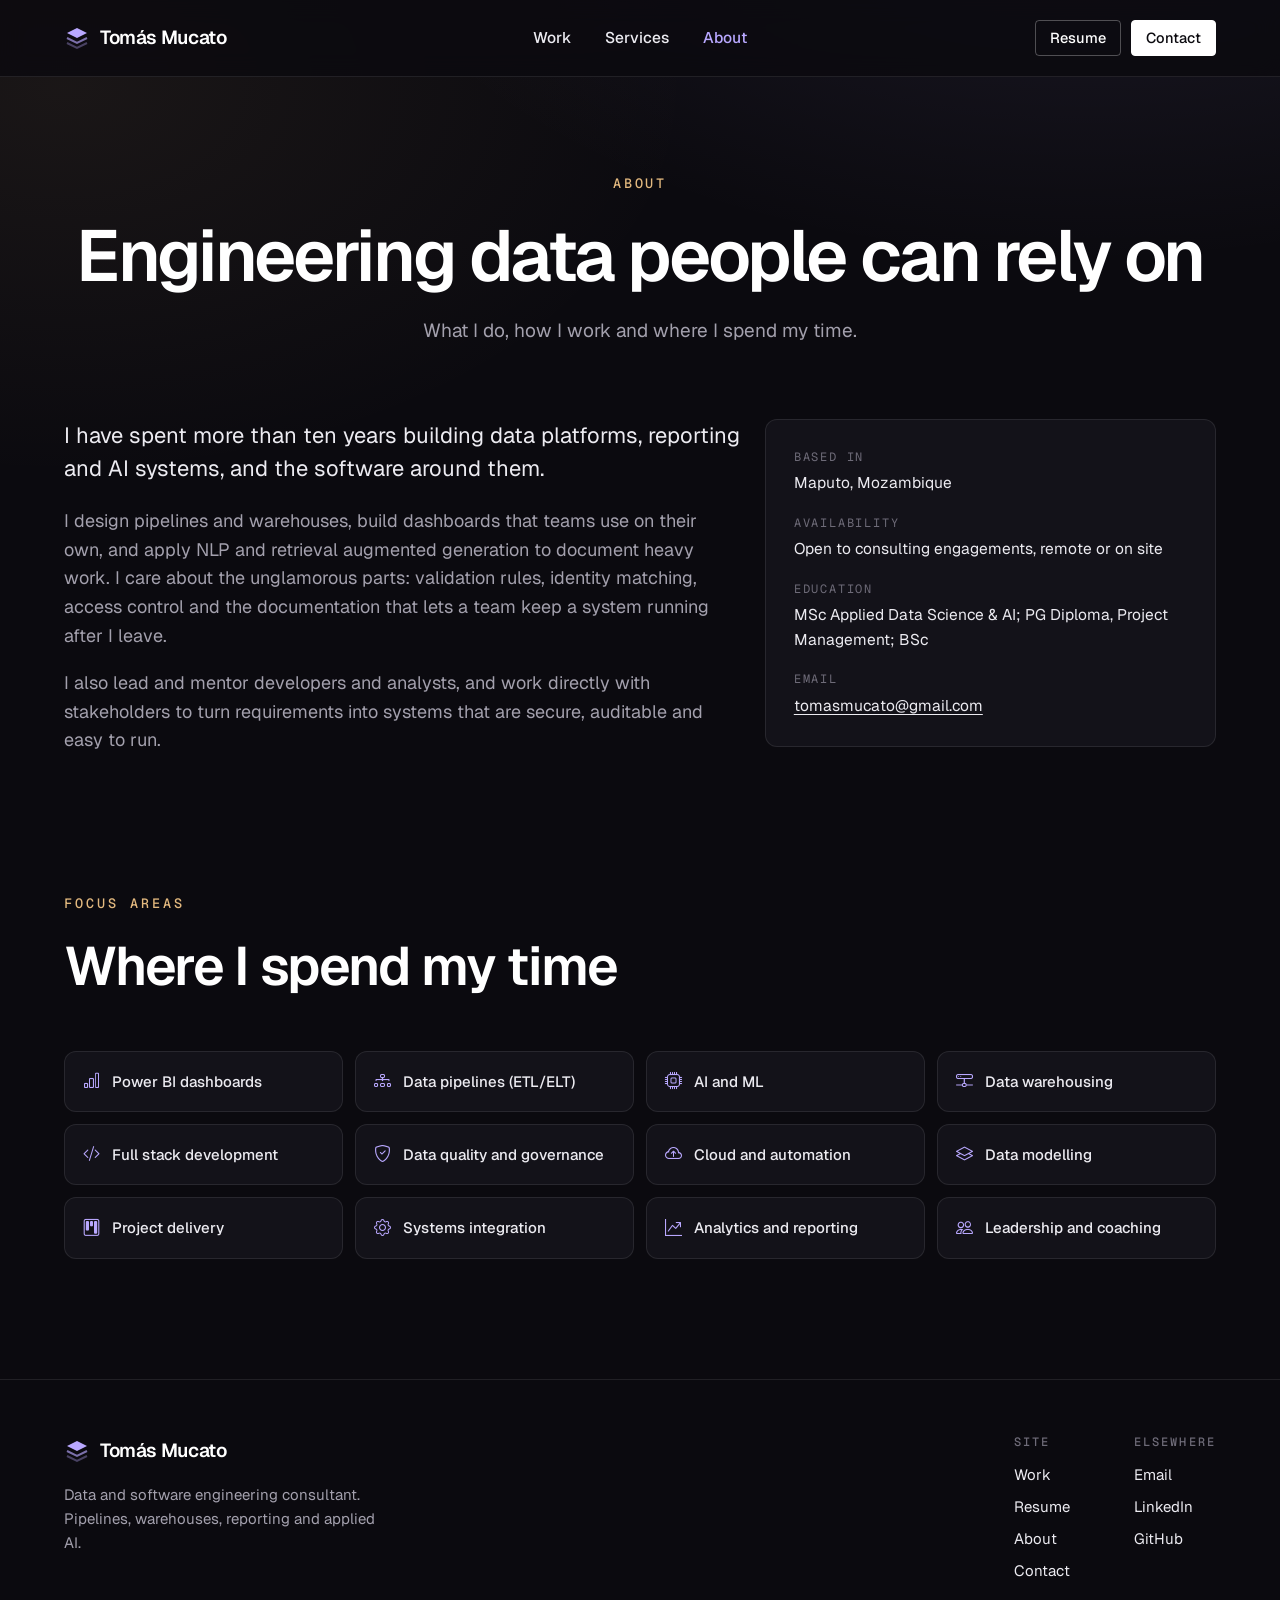
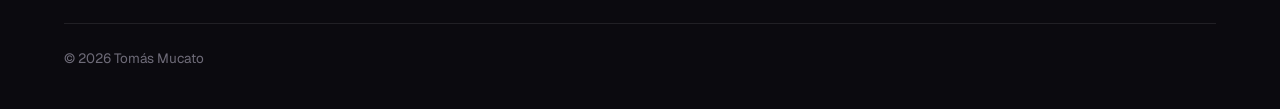
==== commit 085fca75: "feat: redesign portfolio and add ERS Reporting Demo Rebuild every page with a dark, product style la" ====
--- a/about.html
+++ b/about.html
@@ -3,337 +3,129 @@
 
 <head>
   <meta charset="utf-8">
-  <meta content="width=device-width, initial-scale=1.0" name="viewport">
-  <title>About - Tomás Mucato Portfolio</title>
-  <meta name="description" content="">
-  <meta name="keywords" content="">
-
-  <!-- Favicons -->
-  <link href="assets/img/favicon.png" rel="icon">
-  <link href="assets/img/apple-touch-icon.png" rel="apple-touch-icon">
-
-  <!-- Fonts -->
+  <meta name="viewport" content="width=device-width, initial-scale=1">
+  <title>About | Tomás Mucato</title>
+  <meta name="description" content="About Tomás Mucato, data and software engineering consultant.">
+  <meta name="theme-color" content="#0b0a0f">
+  <link href="assets/img/favicon.svg" rel="icon" type="image/svg+xml">
   <link href="https://fonts.googleapis.com" rel="preconnect">
   <link href="https://fonts.gstatic.com" rel="preconnect" crossorigin>
-  <link href="https://fonts.googleapis.com/css2?family=Roboto:ital,wght@0,100;0,300;0,400;0,500;0,700;0,900;1,100;1,300;1,400;1,500;1,700;1,900&family=Poppins:ital,wght@0,100;0,200;0,300;0,400;0,500;0,600;0,700;0,800;0,900;1,100;1,200;1,300;1,400;1,500;1,600;1,700;1,800;1,900&family=Raleway:ital,wght@0,100;0,200;0,300;0,400;0,500;0,600;0,700;0,800;0,900;1,100;1,200;1,300;1,400;1,500;1,600;1,700;1,800;1,900&display=swap" rel="stylesheet">
-
-  <!-- Vendor CSS Files -->
-  <link href="assets/vendor/bootstrap/css/bootstrap.min.css" rel="stylesheet">
+  <link href="https://fonts.googleapis.com/css2?family=Geist:wght@400;500;600;700&family=Geist+Mono:wght@400;500&display=swap" rel="stylesheet">
   <link href="assets/vendor/bootstrap-icons/bootstrap-icons.css" rel="stylesheet">
-  <link href="assets/vendor/aos/aos.css" rel="stylesheet">
-  <link href="assets/vendor/swiper/swiper-bundle.min.css" rel="stylesheet">
-  <link href="assets/vendor/glightbox/css/glightbox.min.css" rel="stylesheet">
-
-  <!-- Main CSS File -->
-  <link href="assets/css/main.css" rel="stylesheet">
-
+  <link href="assets/css/site.css" rel="stylesheet">
 </head>
 
-<body class="about-page">
+<body>
 
-  <header id="header" class="header d-flex align-items-center fixed-top">
-    <div class="container-fluid container-xl position-relative d-flex align-items-center justify-content-between">
-
-      <a href="index.html" class="logo d-flex align-items-center">
-        <!-- Uncomment the line below if you also wish to use an image logo -->
-        <!-- <img src="assets/img/logo.webp" alt=""> -->
-        <h1 class="sitename">Tomás Mucato Portfolio</h1>
-      </a>
-
-      <nav id="navmenu" class="navmenu">
-        <ul>
-          <li><a href="index.html">Home</a></li>
-          <li><a href="about.html" class="active">About</a></li>
-          <li><a href="resume.html">Resume</a></li>
-          <li><a href="portfolio.html">Portfolio</a></li>
-          <li><a href="contact.html">Contact</a></li>
-        </ul>
-        <i class="mobile-nav-toggle d-xl-none bi bi-list"></i>
+  <header class="site-header">
+    <div class="wrap">
+      <a href="index.html" class="brand"><svg viewBox="0 0 26 26" aria-hidden="true"><path d="M13 3 23 8 13 13 3 8Z" fill="#b9a8ff"/><path d="M3 13l10 5 10-5" stroke="#b9a8ff" stroke-width="2" fill="none" opacity=".65"/><path d="M3 18l10 5 10-5" stroke="#b9a8ff" stroke-width="2" fill="none" opacity=".35"/></svg> Tomás Mucato</a>
+      <nav class="site-nav" aria-label="Main">
+        <a href="portfolio.html">Work</a>
+        <a href="index.html#services">Services</a>
+        <a href="about.html" aria-current="page">About</a>
       </nav>
-
+      <div class="header-actions">
+        <a href="resume.html" class="btn btn-sm">Resume</a>
+        <a href="contact.html" class="btn btn-sm btn-light">Contact</a>
+      </div>
+      <button class="nav-toggle" type="button" aria-label="Menu" aria-expanded="false"><i class="bi bi-list"></i></button>
     </div>
+    <nav class="mobile-menu wrap" aria-label="Mobile">
+      <a href="portfolio.html">Work</a>
+      <a href="index.html#services">Services</a>
+      <a href="about.html" aria-current="page">About</a>
+      <a href="resume.html">Resume</a>
+      <a href="contact.html">Contact</a>
+    </nav>
   </header>
 
-  <main class="main">
+  <main>
 
-    <!-- Page Title -->
-    <div class="page-title" data-aos="fade">
-      <div class="heading">
-        <div class="container">
-          <div class="row d-flex justify-content-center text-center">
-            <div class="col-lg-8">
-              <h1>About</h1>
-              <p class="mb-0">Building scalable software, intelligent data systems, and reliable DevOps pipelines over a decade.</p>
-            </div>
+    <section class="page-hero">
+      <div class="wrap">
+        <span class="label">About</span>
+        <h1>Engineering data people can rely on</h1>
+        <p class="lede">What I do, how I work and where I spend my time.</p>
+      </div>
+    </section>
+
+    <section>
+      <div class="wrap about-grid">
+        <div class="bio">
+          <p>I have spent more than ten years building data platforms, reporting and AI systems, and the software around them.</p>
+          <p>I design pipelines and warehouses, build dashboards that teams use on their own, and apply NLP and retrieval augmented generation to document heavy work. I care about the unglamorous parts: validation rules, identity matching, access control and the documentation that lets a team keep a system running after I leave.</p>
+          <p>I also lead and mentor developers and analysts, and work directly with stakeholders to turn requirements into systems that are secure, auditable and easy to run.</p>
+        </div>
+        <div class="card">
+          <dl class="fact-list">
+            <dt>Based in</dt><dd>Maputo, Mozambique</dd>
+            <dt>Availability</dt><dd>Open to consulting engagements, remote or on site</dd>
+            <dt>Education</dt><dd>MSc Applied Data Science &amp; AI; PG Diploma, Project Management; BSc</dd>
+            <dt>Email</dt><dd><a href="mailto:tomasmucato@gmail.com">tomasmucato@gmail.com</a></dd>
+          </dl>
+        </div>
+      </div>
+    </section>
+
+    <section class="section">
+      <div class="wrap">
+        <div class="section-head">
+          <span class="label">Focus areas</span>
+          <h2>Where I spend my time</h2>
+        </div>
+        <ul class="focus-grid">
+          <li class="card"><i class="bi bi-bar-chart"></i>Power BI dashboards</li>
+          <li class="card"><i class="bi bi-diagram-3"></i>Data pipelines (ETL/ELT)</li>
+          <li class="card"><i class="bi bi-cpu"></i>AI and ML</li>
+          <li class="card"><i class="bi bi-hdd-network"></i>Data warehousing</li>
+          <li class="card"><i class="bi bi-code-slash"></i>Full stack development</li>
+          <li class="card"><i class="bi bi-shield-check"></i>Data quality and governance</li>
+          <li class="card"><i class="bi bi-cloud-arrow-up"></i>Cloud and automation</li>
+          <li class="card"><i class="bi bi-layers"></i>Data modelling</li>
+          <li class="card"><i class="bi bi-kanban"></i>Project delivery</li>
+          <li class="card"><i class="bi bi-gear"></i>Systems integration</li>
+          <li class="card"><i class="bi bi-graph-up-arrow"></i>Analytics and reporting</li>
+          <li class="card"><i class="bi bi-people"></i>Leadership and coaching</li>
+        </ul>
+      </div>
+    </section>
+
+  </main>
+
+  <footer class="site-footer">
+    <div class="wrap">
+      <div class="footer-top">
+        <div>
+          <a href="index.html" class="brand"><svg viewBox="0 0 26 26" aria-hidden="true"><path d="M13 3 23 8 13 13 3 8Z" fill="#b9a8ff"/><path d="M3 13l10 5 10-5" stroke="#b9a8ff" stroke-width="2" fill="none" opacity=".65"/><path d="M3 18l10 5 10-5" stroke="#b9a8ff" stroke-width="2" fill="none" opacity=".35"/></svg> Tomás Mucato</a>
+          <p>Data and software engineering consultant. Pipelines, warehouses, reporting and applied AI.</p>
+        </div>
+        <div class="footer-cols">
+          <div>
+            <h3>Site</h3>
+            <ul>
+              <li><a href="portfolio.html">Work</a></li>
+              <li><a href="resume.html">Resume</a></li>
+              <li><a href="about.html">About</a></li>
+              <li><a href="contact.html">Contact</a></li>
+            </ul>
+          </div>
+          <div>
+            <h3>Elsewhere</h3>
+            <ul>
+              <li><a href="mailto:tomasmucato@gmail.com">Email</a></li>
+              <li><a href="https://www.linkedin.com/in/tomas-mucato-898075a0/" target="_blank" rel="noopener">LinkedIn</a></li>
+              <li><a href="https://github.com/tmucato" target="_blank" rel="noopener">GitHub</a></li>
+            </ul>
           </div>
         </div>
       </div>
-      <nav class="breadcrumbs">
-        <div class="container">
-          <ol>
-            <li><a href="index.html">Home</a></li>
-            <li class="current">About</li>
-          </ol>
-        </div>
-      </nav>
-    </div><!-- End Page Title -->
-
-    <!-- About Section -->
-    <section id="about" class="about section">  
-
-      <div class="container" data-aos="fade-up" data-aos-delay="100">
-
-        <div class="row gy-4 justify-content-center">
-         
-          <div class="col-lg-8 content">
-            <h2>Software and Data Engineering Specialist.</h2>
-            <p class="fst-italic py-3">
-              Software and Data Engineering leader with more than 10 years of experience building scalable applications, data platforms,
-              and intelligent systems. Proven ability to architect robust solutions, implement CI/CD pipelines, and deliver
-              production-grade software products. Skilled in leading development teams, mentoring engineers, and collaborating
-              with stakeholders to deliver high-performance applications, microservices, and cloud-native solutions. 
-              Main focus on full-stack development and software engineering.
-            </p>
-            <div class="row">
-              <div class="col-lg-6">
-                <ul>
-                                   <li><i class="bi bi-chevron-right"></i> <strong>Website:</strong> <span> <a href="linkedin.com/in/tomas-mucato-898075a0">LinkedIn</a></span></li>
-                  <li><i class="bi bi-chevron-right"></i> <strong>Phone:</strong> <span>(+258) 821273007</span></li>
-                  <li><i class="bi bi-chevron-right"></i> <strong>City:</strong> <span>Maputo, Mozambique</span></li>
-                </ul>
-              </div>
-              <div class="col-lg-6">
-                <ul>
-              
-                  <li><i class="bi bi-chevron-right"></i> <strong>Degree:</strong> <span>BSc; MBA; MSc (ongoing)</span></li>
-                  <li><i class="bi bi-chevron-right"></i> <strong>Email:</strong> <span>tomasmucato@gmail.com</span></li>
-                  <li><i class="bi bi-chevron-right"></i> <strong>Freelance:</strong> <span>Available</span></li>
-                </ul>
-              </div>
-            </div>
-            <p class="py-3">
-            </p>
-          </div>
-        </div>
-
-      </div>
-
-    </section><!-- /About Section -->
-
-    <!-- Stats Section -->
-
-    <!-- Skills Section -->
-    <section id="skills" class="skills section">
-
-      <!-- Section Title -->
-      <div class="container section-title" data-aos="fade-up">
-        <h2>Skills</h2>
-        <div><span>Software &amp;</span> <span class="description-title">Data Engineering</span></div>
-      </div><!-- End Section Title -->
-
-      <div class="container" data-aos="fade-up" data-aos-delay="100">
-
-        <div class="row skills-content skills-animation">
-
-          <div class="col-lg-6">
-
-            <div class="progress">
-              <span class="skill"><span>.NET / C# Development</span> <i class="val">95%</i></span>
-              <div class="progress-bar-wrap">
-                <div class="progress-bar" role="progressbar" aria-valuenow="95" aria-valuemin="0" aria-valuemax="100"></div>
-              </div>
-            </div><!-- End Skills Item -->
-
-            <div class="progress">
-              <span class="skill"><span>Python &amp; Data Science</span> <i class="val">90%</i></span>
-              <div class="progress-bar-wrap">
-                <div class="progress-bar" role="progressbar" aria-valuenow="90" aria-valuemin="0" aria-valuemax="100"></div>
-              </div>
-            </div><!-- End Skills Item -->
-
-            <div class="progress">
-              <span class="skill"><span>SQL &amp; Database Design</span> <i class="val">90%</i></span>
-              <div class="progress-bar-wrap">
-                <div class="progress-bar" role="progressbar" aria-valuenow="90" aria-valuemin="0" aria-valuemax="100"></div>
-              </div>
-            </div><!-- End Skills Item -->
-
-          </div>
-
-          <div class="col-lg-6">
-
-            <div class="progress">
-              <span class="skill"><span>REST APIs &amp; Microservices</span> <i class="val">85%</i></span>
-              <div class="progress-bar-wrap">
-                <div class="progress-bar" role="progressbar" aria-valuenow="85" aria-valuemin="0" aria-valuemax="100"></div>
-              </div>
-            </div><!-- End Skills Item -->
-
-            <div class="progress">
-              <span class="skill"><span>CI/CD &amp; DevOps</span> <i class="val">80%</i></span>
-              <div class="progress-bar-wrap">
-                <div class="progress-bar" role="progressbar" aria-valuenow="80" aria-valuemin="0" aria-valuemax="100"></div>
-              </div>
-            </div><!-- End Skills Item -->
-
-            <div class="progress">
-              <span class="skill"><span>Cloud &amp; Containers</span> <i class="val">75%</i></span>
-              <div class="progress-bar-wrap">
-                <div class="progress-bar" role="progressbar" aria-valuenow="75" aria-valuemin="0" aria-valuemax="100"></div>
-              </div>
-            </div><!-- End Skills Item -->
-
-          </div>
-
-        </div>
-
-      </div>
-
-    </section><!-- /Skills Section -->
-
-    <!-- Interests Section -->
-    <section id="interests" class="interests section">
-
-      <!-- Section Title -->
-      <div class="container section-title" data-aos="fade-up">
-        <h2>Focus Areas</h2>
-        <div><span>What</span> <span class="description-title">I Deliver</span></div>
-      </div><!-- End Section Title -->
-
-      <div class="container">
-
-        <div class="row gy-4">
-
-          <div class="col-lg-3 col-md-4" data-aos="fade-up" data-aos-delay="100">
-            <div class="features-item">
-              <i class="bi bi-bar-chart" style="color: #ffbb2c;"></i>
-              <h3><a href="" class="stretched-link">Power BI Dashboards</a></h3>
-            </div>
-          </div><!-- End Feature Item -->
-
-          <div class="col-lg-3 col-md-4" data-aos="fade-up" data-aos-delay="200">
-            <div class="features-item">
-              <i class="bi bi-diagram-3" style="color: #5578ff;"></i>
-              <h3><a href="" class="stretched-link">Data Pipelines (ETL/ELT)</a></h3>
-            </div>
-          </div><!-- End Feature Item -->
-
-          <div class="col-lg-3 col-md-4" data-aos="fade-up" data-aos-delay="300">
-            <div class="features-item">
-              <i class="bi bi-cpu" style="color: #e80368;"></i>
-              <h3><a href="" class="stretched-link">AI/ML Insights</a></h3>
-            </div>
-          </div><!-- End Feature Item -->
-
-          <div class="col-lg-3 col-md-4" data-aos="fade-up" data-aos-delay="400">
-            <div class="features-item">
-              <i class="bi bi-hdd-network" style="color: #e361ff;"></i>
-              <h3><a href="" class="stretched-link">Data Warehousing</a></h3>
-            </div>
-          </div><!-- End Feature Item -->
-
-          <div class="col-lg-3 col-md-4" data-aos="fade-up" data-aos-delay="500">
-            <div class="features-item">
-              <i class="bi bi-code-slash" style="color: #47aeff;"></i>
-              <h3><a href="" class="stretched-link">Full‑stack Development</a></h3>
-            </div>
-          </div><!-- End Feature Item -->
-
-          <div class="col-lg-3 col-md-4" data-aos="fade-up" data-aos-delay="600">
-            <div class="features-item">
-              <i class="bi bi-shield-check" style="color: #ffa76e;"></i>
-              <h3><a href="" class="stretched-link">Data Quality &amp; Governance</a></h3>
-            </div>
-          </div><!-- End Feature Item -->
-
-          <div class="col-lg-3 col-md-4" data-aos="fade-up" data-aos-delay="700">
-            <div class="features-item">
-              <i class="bi bi-cloud-arrow-up" style="color: #11dbcf;"></i>
-              <h3><a href="" class="stretched-link">Cloud &amp; Automation</a></h3>
-            </div>
-          </div><!-- End Feature Item -->
-
-          <div class="col-lg-3 col-md-4" data-aos="fade-up" data-aos-delay="800">
-            <div class="features-item">
-              <i class="bi bi-layers" style="color: #4233ff;"></i>
-              <h3><a href="" class="stretched-link">Data Modeling</a></h3>
-            </div>
-          </div><!-- End Feature Item -->
-
-          <div class="col-lg-3 col-md-4" data-aos="fade-up" data-aos-delay="900">
-            <div class="features-item">
-              <i class="bi bi-kanban" style="color: #b2904f;"></i>
-              <h3><a href="" class="stretched-link">Project Delivery</a></h3>
-            </div>
-          </div><!-- End Feature Item -->
-
-          <div class="col-lg-3 col-md-4" data-aos="fade-up" data-aos-delay="1000">
-              <div class="features-item">
-                <i class="bi bi-gear" style="color: #b20969;"></i>
-                <h3><a href="" class="stretched-link">Systems Integration</a></h3>
-              </div>
-          </div><!-- End Feature Item -->
-
-          <div class="col-lg-3 col-md-4" data-aos="fade-up" data-aos-delay="1100">
-            <div class="features-item">
-              <i class="bi bi-graph-up-arrow" style="color: #ff5828;"></i>
-              <h3><a href="" class="stretched-link">Analytics &amp; Reporting</a></h3>
-            </div>
-          </div><!-- End Feature Item -->
-
-          <div class="col-lg-3 col-md-4" data-aos="fade-up" data-aos-delay="1200">
-            <div class="features-item">
-              <i class="bi bi-people" style="color: #29cc61;"></i>
-              <h3><a href="" class="stretched-link">Leadership &amp; Coaching</a></h3>
-            </div>
-          </div><!-- End Feature Item -->
-
-        </div>
-
-      </div>
-
-    </section><!-- /Interests Section -->
-
-  
-  </main>
-
-  <footer id="footer" class="footer dark-background">
-    <div class="container">
-      <h3 class="sitename">Tomás Mucato Portfolio</h3>
-      <p>Crafting intelligent systems with software, data, AI, and DevOps</p>
-      <div class="social-links d-flex justify-content-center">
-        <a href="https://www.linkedin.com/in/tomas-mucato-898075a0/"><i class="bi bi-linkedin"></i></a>
-        <a href="https://github.com/tmucato"><i class="bi bi-github"></i></a>
-      </div>
-      <div class="container">
-        <div class="copyright">
-          <span>Copyright</span> <strong class="px-1 sitename">@tmucato</strong> <span>All Rights Reserved</span>
-        </div>
-      </div>
+      <div class="footer-bottom">© 2026 Tomás Mucato</div>
     </div>
   </footer>
 
-  <!-- Scroll Top -->
-  <a href="#" id="scroll-top" class="scroll-top d-flex align-items-center justify-content-center"><i class="bi bi-arrow-up-short"></i></a>
-
-  <!-- Preloader -->
-  <div id="preloader"></div>
-
-  <!-- Vendor JS Files -->
-  <script src="assets/vendor/bootstrap/js/bootstrap.bundle.min.js"></script>
-  <script src="assets/vendor/php-email-form/validate.js"></script>
-  <script src="assets/vendor/aos/aos.js"></script>
-  <script src="assets/vendor/typed.js/typed.umd.js"></script>
-  <script src="assets/vendor/purecounter/purecounter_vanilla.js"></script>
-  <script src="assets/vendor/waypoints/noframework.waypoints.js"></script>
-  <script src="assets/vendor/swiper/swiper-bundle.min.js"></script>
-  <script src="assets/vendor/glightbox/js/glightbox.min.js"></script>
-  <script src="assets/vendor/imagesloaded/imagesloaded.pkgd.min.js"></script>
-  <script src="assets/vendor/isotope-layout/isotope.pkgd.min.js"></script>
-
-  <!-- Main JS File -->
-  <script src="assets/js/main.js"></script>
+  <script src="assets/js/site.js"></script>
 
 </body>
 
-</html>+</html>
--- a/assets/css/site.css
+++ b/assets/css/site.css
@@ -0,0 +1,1405 @@
+/*
+ * Site stylesheet. Dark "product launch" layout: bold headlines,
+ * framed product shots, status cards. Replaces the template CSS.
+ */
+
+:root {
+  --bg: #0b0a0f;
+  --surface: #131219;
+  --surface-2: #1a1922;
+  --border: rgba(255, 255, 255, 0.09);
+  --border-strong: rgba(255, 255, 255, 0.28);
+  --text: #ecebf1;
+  --muted: #a3a0ad;
+  --dim: #6e6b78;
+  --accent: #b9a8ff;
+  --label: #e3b97f;
+  --ok: #4ade80;
+  --warn: #fbbf24;
+
+  --sans: "Geist", "Inter", system-ui, -apple-system, "Segoe UI", sans-serif;
+  --mono: "Geist Mono", ui-monospace, SFMono-Regular, Menlo, monospace;
+
+  --wrap: 1200px;
+  --gutter: 24px;
+  --header-h: 76px;
+  --radius: 12px;
+}
+
+*,
+*::before,
+*::after {
+  box-sizing: border-box;
+}
+
+html {
+  scroll-behavior: smooth;
+}
+
+body {
+  margin: 0;
+  background-color: var(--bg);
+  background-image:
+    radial-gradient(1100px 620px at 85% -10%, rgba(185, 168, 255, 0.11), transparent 70%),
+    radial-gradient(900px 560px at 5% 5%, rgba(227, 185, 127, 0.07), transparent 70%);
+  background-repeat: no-repeat;
+  color: var(--text);
+  font-family: var(--sans);
+  font-size: 17px;
+  line-height: 1.6;
+  -webkit-font-smoothing: antialiased;
+}
+
+img {
+  display: block;
+  max-width: 100%;
+}
+
+a {
+  color: var(--text);
+  text-underline-offset: 3px;
+  transition: color 0.15s, border-color 0.15s, background 0.15s;
+}
+
+a:hover {
+  color: var(--accent);
+}
+
+:focus-visible {
+  outline: 2px solid var(--accent);
+  outline-offset: 3px;
+}
+
+h1, h2, h3, h4 {
+  margin: 0;
+  font-weight: 600;
+  letter-spacing: -0.03em;
+  line-height: 1.08;
+  color: #fff;
+}
+
+p {
+  margin: 0 0 1em;
+}
+
+code {
+  font-family: var(--mono);
+  font-size: 0.86em;
+  padding: 2px 6px;
+  border-radius: 4px;
+  background: var(--surface-2);
+  border: 1px solid var(--border);
+}
+
+.wrap {
+  max-width: var(--wrap);
+  margin: 0 auto;
+  padding: 0 var(--gutter);
+}
+
+.muted {
+  color: var(--muted);
+}
+
+@media (max-width: 575px) {
+  :root {
+    --gutter: 16px;
+  }
+
+  body {
+    font-size: 16px;
+  }
+}
+
+/* Header */
+.site-header {
+  position: sticky;
+  top: 0;
+  z-index: 50;
+  background: rgba(11, 10, 15, 0.82);
+  backdrop-filter: blur(12px);
+  -webkit-backdrop-filter: blur(12px);
+  border-bottom: 1px solid var(--border);
+}
+
+.site-header .wrap {
+  display: grid;
+  grid-template-columns: 1fr auto 1fr;
+  align-items: center;
+  height: var(--header-h);
+}
+
+.brand {
+  display: inline-flex;
+  align-items: center;
+  gap: 10px;
+  font-size: 19px;
+  font-weight: 600;
+  letter-spacing: -0.02em;
+  color: #fff;
+  text-decoration: none;
+}
+
+.brand svg {
+  width: 26px;
+  height: 26px;
+}
+
+.site-nav {
+  display: flex;
+  gap: 34px;
+}
+
+.site-nav a,
+.header-actions a.text-link {
+  font-size: 15.5px;
+  font-weight: 500;
+  color: var(--text);
+  text-decoration: none;
+}
+
+.site-nav a:hover,
+.site-nav a[aria-current="page"] {
+  color: var(--accent);
+}
+
+.header-actions {
+  display: flex;
+  justify-content: flex-end;
+  gap: 10px;
+}
+
+.nav-toggle {
+  display: none;
+  justify-self: end;
+  width: 42px;
+  height: 42px;
+  padding: 0;
+  border: 1px solid var(--border);
+  border-radius: 6px;
+  background: transparent;
+  color: var(--text);
+  font-size: 22px;
+  cursor: pointer;
+}
+
+.site-header .mobile-menu {
+  display: none;
+  height: auto;
+}
+
+@media (max-width: 899px) {
+  .site-header .wrap {
+    grid-template-columns: 1fr auto;
+  }
+
+  .site-nav,
+  .header-actions {
+    display: none;
+  }
+
+  .nav-toggle {
+    display: grid;
+    place-items: center;
+  }
+
+  .nav-open .site-header .mobile-menu {
+    display: grid;
+    gap: 4px;
+    padding: 12px var(--gutter) 24px;
+    border-top: 1px solid var(--border);
+  }
+
+  .mobile-menu a {
+    padding: 12px 0;
+    font-size: 18px;
+    font-weight: 500;
+    color: var(--text);
+    text-decoration: none;
+    border-bottom: 1px solid var(--border);
+  }
+
+  .mobile-menu a[aria-current="page"] {
+    color: var(--accent);
+  }
+}
+
+/* Buttons */
+.btn {
+  display: inline-flex;
+  align-items: center;
+  justify-content: center;
+  gap: 8px;
+  padding: 11px 18px;
+  border: 1px solid var(--border-strong);
+  border-radius: 4px;
+  font-size: 15.5px;
+  font-weight: 500;
+  line-height: 1.2;
+  color: #fff;
+  text-decoration: none;
+  white-space: nowrap;
+}
+
+.btn:hover {
+  color: #fff;
+  border-color: #fff;
+}
+
+.btn-light {
+  background: #fff;
+  border-color: #fff;
+  color: var(--bg);
+}
+
+.btn-light:hover {
+  color: var(--bg);
+  background: #e7e3ff;
+  border-color: #e7e3ff;
+}
+
+.btn-sm {
+  padding: 8px 14px;
+  font-size: 14.5px;
+}
+
+.arrow-link {
+  display: inline-flex;
+  align-items: center;
+  gap: 6px;
+  font-weight: 500;
+  font-size: 15.5px;
+  color: var(--text);
+  text-decoration: none;
+}
+
+.arrow-link i {
+  font-size: 13px;
+  transition: transform 0.15s;
+}
+
+.arrow-link:hover i {
+  transform: translateX(3px);
+}
+
+.btn-row {
+  display: flex;
+  flex-wrap: wrap;
+  gap: 12px;
+}
+
+/* Labels and headings */
+.label {
+  display: block;
+  font-family: var(--mono);
+  font-size: 13.5px;
+  font-weight: 500;
+  letter-spacing: 0.22em;
+  text-transform: uppercase;
+  color: var(--label);
+  margin-bottom: 22px;
+}
+
+.accent {
+  color: var(--accent);
+}
+
+/* Landing hero */
+.hero {
+  padding: 104px 0 0;
+  text-align: center;
+  overflow: hidden;
+}
+
+.hero h1 {
+  font-size: clamp(44px, 7vw, 86px);
+  letter-spacing: -0.04em;
+  line-height: 1.02;
+  margin-bottom: 30px;
+}
+
+.hero h1 .accent {
+  display: block;
+}
+
+.hero .lede {
+  max-width: 640px;
+  margin: 0 auto;
+  font-size: 19px;
+  color: var(--muted);
+}
+
+.hero .btn-row {
+  justify-content: center;
+  margin: 40px 0 80px;
+}
+
+/* Framed product shot with floating status cards */
+.showcase {
+  position: relative;
+  max-width: 1040px;
+  margin: 0 auto;
+}
+
+.showcase::before {
+  content: "";
+  position: absolute;
+  inset: 8% 6% -10%;
+  z-index: -1;
+  background: radial-gradient(closest-side, rgba(185, 168, 255, 0.28), transparent);
+  filter: blur(40px);
+}
+
+.hero .showcase .browser {
+  -webkit-mask-image: linear-gradient(180deg, #000 70%, transparent 100%);
+  mask-image: linear-gradient(180deg, #000 70%, transparent 100%);
+}
+
+.browser {
+  border: 1px solid var(--border-strong);
+  border-radius: var(--radius) var(--radius) 0 0;
+  background: var(--surface);
+  overflow: hidden;
+  box-shadow: 0 30px 80px rgba(0, 0, 0, 0.55);
+}
+
+.browser.rounded {
+  border-radius: var(--radius);
+}
+
+.browser-bar {
+  display: flex;
+  align-items: center;
+  gap: 7px;
+  height: 36px;
+  padding: 0 14px;
+  border-bottom: 1px solid var(--border);
+  background: var(--surface-2);
+}
+
+.browser-bar span {
+  width: 10px;
+  height: 10px;
+  border-radius: 50%;
+  background: #3a3844;
+}
+
+.browser-bar em {
+  margin: 0 auto;
+  padding-right: 44px;
+  font-family: var(--mono);
+  font-style: normal;
+  font-size: 12px;
+  color: var(--dim);
+  overflow: hidden;
+  text-overflow: ellipsis;
+  white-space: nowrap;
+}
+
+.browser img {
+  width: 100%;
+}
+
+.browser img.contain {
+  aspect-ratio: 16 / 10;
+  object-fit: contain;
+  padding: 32px;
+  background: #fff;
+}
+
+.browser img.contain.dark {
+  background: #17161d;
+}
+
+.toast,
+.run-log {
+  position: absolute;
+  z-index: 2;
+  text-align: left;
+  background: rgba(24, 23, 31, 0.9);
+  backdrop-filter: blur(10px);
+  -webkit-backdrop-filter: blur(10px);
+  border: 1px solid var(--border-strong);
+  border-radius: 10px;
+  box-shadow: 0 16px 40px rgba(0, 0, 0, 0.5);
+}
+
+.toast {
+  display: flex;
+  gap: 12px;
+  align-items: flex-start;
+  width: 290px;
+  padding: 14px 16px;
+}
+
+.toast .icon {
+  flex: none;
+  display: grid;
+  place-items: center;
+  width: 30px;
+  height: 30px;
+  border-radius: 7px;
+  background: var(--surface-2);
+  border: 1px solid var(--border);
+  font-size: 15px;
+}
+
+.toast strong {
+  display: block;
+  font-size: 14.5px;
+  font-weight: 600;
+  color: #fff;
+}
+
+.toast small {
+  display: block;
+  font-family: var(--mono);
+  font-size: 12px;
+  color: var(--muted);
+}
+
+.toast.t1 {
+  right: -56px;
+  top: 64px;
+}
+
+.toast.t2 {
+  right: -28px;
+  top: 150px;
+}
+
+.toast.t3 {
+  right: -64px;
+  top: 236px;
+}
+
+.run-log {
+  left: -72px;
+  top: 120px;
+  width: 300px;
+  padding: 12px 14px;
+  font-family: var(--mono);
+  font-size: 11.5px;
+  line-height: 1.9;
+  color: var(--muted);
+}
+
+.run-log .head {
+  display: flex;
+  justify-content: space-between;
+  color: var(--dim);
+  border-bottom: 1px solid var(--border);
+  margin-bottom: 6px;
+  padding-bottom: 4px;
+}
+
+.run-log div span:first-child {
+  color: var(--dim);
+  margin-right: 10px;
+}
+
+.ok {
+  color: var(--ok);
+}
+
+.warn {
+  color: var(--warn);
+}
+
+@media (max-width: 1199px) {
+  .toast.t1,
+  .toast.t3 {
+    right: 12px;
+  }
+
+  .toast.t2 {
+    display: none;
+  }
+
+  .run-log {
+    left: 12px;
+  }
+}
+
+@media (max-width: 767px) {
+  .toast,
+  .run-log {
+    display: none !important;
+  }
+
+  .hero {
+    padding-top: 72px;
+  }
+
+  .hero .btn-row {
+    margin-bottom: 56px;
+  }
+}
+
+/* Tool strip */
+.tools {
+  padding: 72px 0 24px;
+  text-align: center;
+}
+
+.tools .label {
+  color: var(--dim);
+  letter-spacing: 0.2em;
+  font-size: 12.5px;
+}
+
+.tools ul {
+  display: flex;
+  flex-wrap: wrap;
+  justify-content: center;
+  gap: 14px 40px;
+  margin: 0;
+  padding: 0;
+  list-style: none;
+  font-size: 19px;
+  font-weight: 600;
+  letter-spacing: -0.02em;
+  color: #8d8a97;
+}
+
+/* Sections */
+.section {
+  padding: 120px 0;
+}
+
+.section-head {
+  max-width: 760px;
+  margin-bottom: 56px;
+}
+
+.section-head.center {
+  margin-left: auto;
+  margin-right: auto;
+  text-align: center;
+}
+
+.section-head h2 {
+  font-size: clamp(34px, 4.6vw, 54px);
+  margin-bottom: 18px;
+}
+
+.section-head p {
+  font-size: 18.5px;
+  color: var(--muted);
+  margin: 0;
+}
+
+@media (max-width: 767px) {
+  .section {
+    padding: 80px 0;
+  }
+
+  .section-head {
+    margin-bottom: 40px;
+  }
+}
+
+/* Cards */
+.card {
+  background: var(--surface);
+  border: 1px solid var(--border);
+  border-radius: var(--radius);
+  padding: 28px;
+}
+
+.card-grid {
+  display: grid;
+  grid-template-columns: repeat(3, 1fr);
+  gap: 16px;
+}
+
+.card-grid.two {
+  grid-template-columns: repeat(2, 1fr);
+}
+
+.service .icon {
+  display: grid;
+  place-items: center;
+  width: 42px;
+  height: 42px;
+  margin-bottom: 22px;
+  border-radius: 9px;
+  border: 1px solid var(--border-strong);
+  color: var(--accent);
+  font-size: 19px;
+}
+
+.service h3 {
+  font-size: 20px;
+  letter-spacing: -0.02em;
+  margin-bottom: 10px;
+}
+
+.service p {
+  font-size: 15.5px;
+  color: var(--muted);
+  margin: 0;
+}
+
+@media (max-width: 991px) {
+  .card-grid {
+    grid-template-columns: repeat(2, 1fr);
+  }
+}
+
+@media (max-width: 599px) {
+  .card-grid,
+  .card-grid.two {
+    grid-template-columns: 1fr;
+  }
+}
+
+/* Tags */
+.tags {
+  display: flex;
+  flex-wrap: wrap;
+  gap: 6px;
+  margin: 0;
+  padding: 0;
+  list-style: none;
+}
+
+.tags li {
+  padding: 3px 9px;
+  border: 1px solid var(--border);
+  border-radius: 4px;
+  font-family: var(--mono);
+  font-size: 12px;
+  color: var(--muted);
+}
+
+/* Feature rows (selected work) */
+.feature {
+  display: grid;
+  grid-template-columns: minmax(0, 7fr) minmax(0, 5fr);
+  gap: 64px;
+  align-items: center;
+  padding: 48px 0;
+}
+
+.feature.flip .feature-media {
+  order: 2;
+}
+
+.feature h3 {
+  font-size: clamp(28px, 3vw, 38px);
+  margin-bottom: 16px;
+}
+
+.feature h3 a {
+  color: #fff;
+  text-decoration: none;
+}
+
+.feature p {
+  color: var(--muted);
+}
+
+.feature .tags {
+  margin: 22px 0 28px;
+}
+
+.feature .label {
+  margin-bottom: 14px;
+}
+
+.feature-media .browser {
+  border-radius: var(--radius);
+}
+
+@media (max-width: 899px) {
+  .feature {
+    grid-template-columns: 1fr;
+    gap: 28px;
+    padding: 32px 0;
+  }
+
+  .feature.flip .feature-media {
+    order: 0;
+  }
+}
+
+/* Project cards (work page) */
+.filters {
+  display: inline-flex;
+  flex-wrap: wrap;
+  gap: 4px;
+  padding: 4px;
+  margin-bottom: 32px;
+  border: 1px solid var(--border);
+  border-radius: 8px;
+  background: var(--surface);
+}
+
+.filters button {
+  padding: 8px 14px;
+  border: 0;
+  border-radius: 5px;
+  background: transparent;
+  font: inherit;
+  font-size: 14.5px;
+  font-weight: 500;
+  color: var(--muted);
+  cursor: pointer;
+}
+
+.filters button:hover {
+  color: #fff;
+}
+
+.filters button[aria-pressed="true"] {
+  background: var(--surface-2);
+  color: #fff;
+  box-shadow: inset 0 0 0 1px var(--border-strong);
+}
+
+.project {
+  display: flex;
+  flex-direction: column;
+  padding: 0;
+  overflow: hidden;
+  transition: border-color 0.15s, transform 0.15s;
+}
+
+.project[hidden] {
+  display: none;
+}
+
+.project:hover {
+  border-color: var(--border-strong);
+  transform: translateY(-2px);
+}
+
+.project .thumb {
+  display: block;
+  aspect-ratio: 16 / 10;
+  overflow: hidden;
+  border-bottom: 1px solid var(--border);
+  background: #fff;
+}
+
+.project .thumb img {
+  width: 100%;
+  height: 100%;
+  object-fit: cover;
+  object-position: top center;
+}
+
+.project .thumb.contain img {
+  object-fit: contain;
+  padding: 28px;
+}
+
+.project .thumb.dark {
+  background: #17161d;
+}
+
+.project .body {
+  display: flex;
+  flex-direction: column;
+  gap: 12px;
+  flex: 1;
+  padding: 24px;
+}
+
+.project .label {
+  margin: 0;
+  font-size: 12px;
+}
+
+.project h3 {
+  font-size: 23px;
+  letter-spacing: -0.02em;
+}
+
+.project h3 a {
+  color: #fff;
+  text-decoration: none;
+}
+
+.project p {
+  margin: 0;
+  font-size: 15.5px;
+  color: var(--muted);
+}
+
+.project .links {
+  display: flex;
+  flex-wrap: wrap;
+  gap: 18px;
+  margin-top: auto;
+  padding-top: 8px;
+}
+
+/* CTA band */
+.cta-band {
+  position: relative;
+  overflow: hidden;
+  padding: 88px 32px;
+  text-align: center;
+  border: 1px solid var(--border);
+  border-radius: 16px;
+  background:
+    radial-gradient(700px 300px at 50% 0%, rgba(185, 168, 255, 0.18), transparent 70%),
+    var(--surface);
+}
+
+.cta-band h2 {
+  font-size: clamp(32px, 4.6vw, 52px);
+  margin-bottom: 16px;
+}
+
+.cta-band p {
+  color: var(--muted);
+  font-size: 18px;
+  max-width: 560px;
+  margin: 0 auto 32px;
+}
+
+.cta-band .btn-row {
+  justify-content: center;
+}
+
+/* Inner page hero */
+.page-hero {
+  padding: 96px 0 72px;
+  text-align: center;
+}
+
+.page-hero h1 {
+  font-size: clamp(40px, 6vw, 72px);
+  letter-spacing: -0.04em;
+  margin-bottom: 22px;
+}
+
+.page-hero .lede {
+  max-width: 640px;
+  margin: 0 auto;
+  font-size: 19px;
+  color: var(--muted);
+}
+
+.page-hero .btn-row {
+  justify-content: center;
+  margin-top: 32px;
+}
+
+.back-link {
+  display: inline-flex;
+  align-items: center;
+  gap: 6px;
+  margin-bottom: 28px;
+  font-size: 14.5px;
+  color: var(--muted);
+  text-decoration: none;
+}
+
+/* Resume */
+.resume-layout {
+  display: grid;
+  grid-template-columns: 340px minmax(0, 1fr);
+  gap: 24px;
+  align-items: start;
+  padding-bottom: 120px;
+}
+
+.resume-side {
+  position: sticky;
+  top: calc(var(--header-h) + 24px);
+}
+
+.resume-main {
+  display: grid;
+  gap: 24px;
+}
+
+.card h2.card-title {
+  font-family: var(--mono);
+  font-size: 12.5px;
+  font-weight: 500;
+  letter-spacing: 0.2em;
+  text-transform: uppercase;
+  color: var(--label);
+  margin-bottom: 22px;
+}
+
+.profile h2 {
+  font-size: 26px;
+  margin-bottom: 4px;
+}
+
+.profile .role {
+  color: var(--accent);
+  font-weight: 500;
+  margin-bottom: 16px;
+}
+
+.profile p {
+  color: var(--muted);
+  font-size: 15.5px;
+}
+
+.contact-list {
+  display: grid;
+  gap: 8px;
+  margin: 20px 0 0;
+  padding: 20px 0 0;
+  list-style: none;
+  border-top: 1px solid var(--border);
+  font-size: 15px;
+}
+
+.contact-list i {
+  color: var(--dim);
+  margin-right: 10px;
+}
+
+.contact-list a {
+  text-decoration: none;
+}
+
+.skill-group + .skill-group {
+  margin-top: 18px;
+}
+
+.skill-group h3 {
+  font-size: 14.5px;
+  font-weight: 600;
+  letter-spacing: 0;
+  color: var(--text);
+  margin-bottom: 10px;
+}
+
+.service-list {
+  display: grid;
+  grid-template-columns: repeat(2, 1fr);
+  gap: 28px 32px;
+}
+
+.service-list h3 {
+  display: flex;
+  align-items: center;
+  gap: 10px;
+  font-size: 17.5px;
+  letter-spacing: -0.015em;
+  margin-bottom: 6px;
+}
+
+.service-list h3 i {
+  color: var(--accent);
+  font-size: 16px;
+}
+
+.service-list p {
+  margin: 0;
+  font-size: 15px;
+  color: var(--muted);
+}
+
+.check-list {
+  display: grid;
+  gap: 14px;
+  margin: 0;
+  padding: 0;
+  list-style: none;
+}
+
+.check-list li {
+  position: relative;
+  padding-left: 30px;
+  font-size: 15.5px;
+}
+
+.check-list li::before {
+  content: "\F26E";
+  font-family: "bootstrap-icons";
+  position: absolute;
+  left: 0;
+  top: 1px;
+  color: var(--ok);
+}
+
+.edu-item + .edu-item {
+  margin-top: 18px;
+  padding-top: 18px;
+  border-top: 1px solid var(--border);
+}
+
+.edu-item h3 {
+  font-size: 17.5px;
+  letter-spacing: -0.015em;
+  margin-bottom: 2px;
+}
+
+.edu-item .muted {
+  font-size: 14.5px;
+}
+
+.edu-item p {
+  margin: 8px 0 0;
+  font-size: 15px;
+  color: var(--muted);
+}
+
+@media (max-width: 991px) {
+  .resume-layout {
+    grid-template-columns: 1fr;
+  }
+
+  .resume-side {
+    position: static;
+  }
+}
+
+@media (max-width: 599px) {
+  .service-list {
+    grid-template-columns: 1fr;
+  }
+
+  .card {
+    padding: 22px;
+  }
+}
+
+/* About */
+.about-grid {
+  display: grid;
+  grid-template-columns: minmax(0, 3fr) minmax(0, 2fr);
+  gap: 24px;
+  align-items: start;
+}
+
+.about-grid .bio p {
+  font-size: 18px;
+  color: var(--muted);
+}
+
+.about-grid .bio p:first-child {
+  font-size: 22px;
+  line-height: 1.5;
+  color: var(--text);
+}
+
+.fact-list {
+  margin: 0;
+}
+
+.fact-list dt {
+  font-family: var(--mono);
+  font-size: 12px;
+  letter-spacing: 0.15em;
+  text-transform: uppercase;
+  color: var(--dim);
+}
+
+.fact-list dd {
+  margin: 4px 0 18px;
+  font-size: 15.5px;
+}
+
+.fact-list dd:last-child {
+  margin-bottom: 0;
+}
+
+.focus-grid {
+  display: grid;
+  grid-template-columns: repeat(4, 1fr);
+  gap: 12px;
+  margin: 0;
+  padding: 0;
+  list-style: none;
+}
+
+.focus-grid li {
+  display: flex;
+  align-items: center;
+  gap: 12px;
+  padding: 16px 18px;
+  font-size: 15px;
+  font-weight: 500;
+}
+
+.focus-grid i {
+  color: var(--accent);
+  font-size: 17px;
+}
+
+@media (max-width: 991px) {
+  .about-grid {
+    grid-template-columns: 1fr;
+  }
+
+  .focus-grid {
+    grid-template-columns: repeat(2, 1fr);
+  }
+}
+
+@media (max-width: 479px) {
+  .focus-grid {
+    grid-template-columns: 1fr;
+  }
+}
+
+/* Contact */
+.contact-card {
+  max-width: 760px;
+  margin: 0 auto;
+  text-align: center;
+  padding: 56px 32px;
+}
+
+.contact-card .email {
+  display: inline-block;
+  font-size: clamp(22px, 4vw, 40px);
+  font-weight: 600;
+  letter-spacing: -0.03em;
+  color: #fff;
+  text-decoration: none;
+  border-bottom: 1px solid var(--border-strong);
+  margin-bottom: 32px;
+  word-break: break-word;
+}
+
+.contact-card .email:hover {
+  color: var(--accent);
+  border-color: var(--accent);
+}
+
+.contact-card .btn-row {
+  justify-content: center;
+}
+
+.contact-meta {
+  max-width: 760px;
+  margin: 16px auto 120px;
+}
+
+.contact-meta .card {
+  display: flex;
+  align-items: center;
+  gap: 14px;
+  padding: 20px 22px;
+  text-decoration: none;
+}
+
+.contact-meta .card i {
+  font-size: 20px;
+  color: var(--accent);
+}
+
+.contact-meta .card small {
+  display: block;
+  font-family: var(--mono);
+  font-size: 11.5px;
+  letter-spacing: 0.15em;
+  text-transform: uppercase;
+  color: var(--dim);
+}
+
+/* Case study */
+.case-showcase {
+  max-width: 1040px;
+  margin: 0 auto;
+}
+
+.case-body {
+  display: grid;
+  grid-template-columns: minmax(0, 1fr) 320px;
+  gap: 64px;
+  align-items: start;
+  padding: 88px 0 120px;
+}
+
+.case-body h2 {
+  font-size: 30px;
+  margin: 48px 0 16px;
+}
+
+.case-body h2:first-child {
+  margin-top: 0;
+}
+
+.case-body p,
+.case-body li {
+  color: var(--muted);
+}
+
+.case-body strong {
+  color: var(--text);
+  font-weight: 600;
+}
+
+.case-body ul {
+  padding-left: 20px;
+}
+
+.case-body li + li {
+  margin-top: 10px;
+}
+
+.case-body figure {
+  margin: 32px 0 0;
+}
+
+.case-body figcaption {
+  margin-top: 10px;
+  font-size: 14px;
+  color: var(--dim);
+}
+
+.case-aside {
+  position: sticky;
+  top: calc(var(--header-h) + 24px);
+}
+
+.case-aside dl {
+  margin: 0;
+}
+
+.case-aside dt {
+  font-family: var(--mono);
+  font-size: 11.5px;
+  letter-spacing: 0.15em;
+  text-transform: uppercase;
+  color: var(--dim);
+}
+
+.case-aside dd {
+  margin: 4px 0 18px;
+  font-size: 15px;
+}
+
+.case-aside dd:last-child {
+  margin-bottom: 0;
+}
+
+.case-aside .btn {
+  width: 100%;
+  margin-top: 10px;
+}
+
+@media (max-width: 991px) {
+  .case-body {
+    grid-template-columns: 1fr;
+    gap: 40px;
+    padding-top: 64px;
+  }
+
+  .case-aside {
+    position: static;
+  }
+}
+
+.layer-flow {
+  display: grid;
+  grid-template-columns: repeat(3, 1fr);
+  gap: 10px;
+  margin: 8px 0 0;
+  padding: 0 !important;
+  list-style: none;
+  counter-reset: layer;
+}
+
+.layer-flow li {
+  counter-increment: layer;
+  margin: 0 !important;
+  padding: 16px;
+  border: 1px solid var(--border);
+  border-radius: 10px;
+  background: var(--surface);
+  font-size: 14.5px;
+}
+
+.layer-flow strong {
+  display: block;
+  margin-bottom: 4px;
+  font-size: 16px;
+  color: #fff;
+}
+
+.layer-flow strong::before {
+  content: counter(layer, decimal-leading-zero) "  ";
+  font-family: var(--mono);
+  font-size: 12px;
+  font-weight: 400;
+  color: var(--label);
+}
+
+@media (max-width: 599px) {
+  .layer-flow {
+    grid-template-columns: 1fr 1fr;
+  }
+}
+
+/* Footer */
+.site-footer {
+  border-top: 1px solid var(--border);
+  padding: 56px 0 40px;
+  font-size: 15px;
+  color: var(--muted);
+}
+
+.footer-top {
+  display: flex;
+  flex-wrap: wrap;
+  justify-content: space-between;
+  gap: 32px;
+  padding-bottom: 40px;
+}
+
+.footer-top p {
+  max-width: 320px;
+  margin: 12px 0 0;
+}
+
+.footer-cols {
+  display: flex;
+  gap: 64px;
+}
+
+.footer-cols h3 {
+  font-family: var(--mono);
+  font-size: 12px;
+  font-weight: 500;
+  letter-spacing: 0.18em;
+  text-transform: uppercase;
+  color: var(--dim);
+  margin-bottom: 14px;
+}
+
+.footer-cols ul {
+  display: grid;
+  gap: 8px;
+  margin: 0;
+  padding: 0;
+  list-style: none;
+}
+
+.footer-cols a {
+  color: var(--text);
+  text-decoration: none;
+}
+
+.footer-bottom {
+  padding-top: 24px;
+  border-top: 1px solid var(--border);
+  font-size: 13.5px;
+  color: var(--dim);
+}
+
+@media (prefers-reduced-motion: reduce) {
+  html {
+    scroll-behavior: auto;
+  }
+
+  *,
+  *::before,
+  *::after {
+    transition: none !important;
+  }
+}
